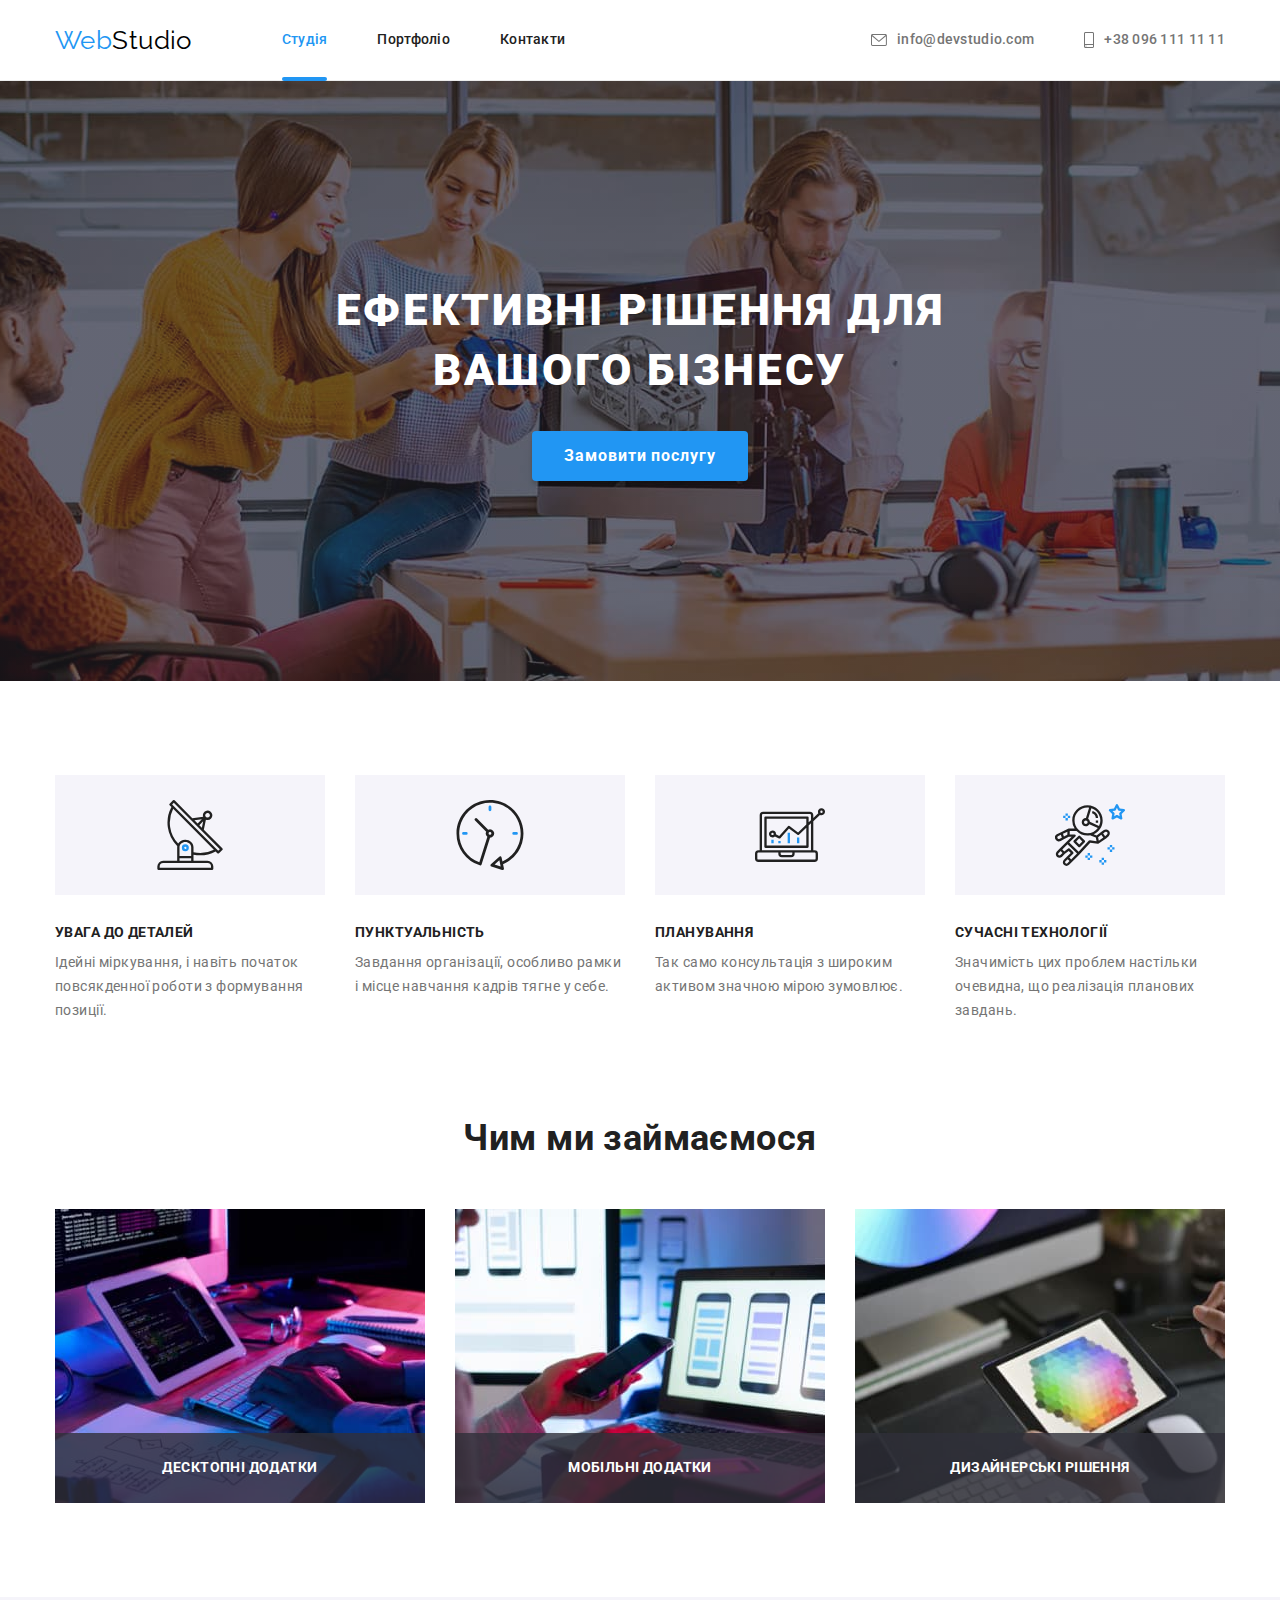
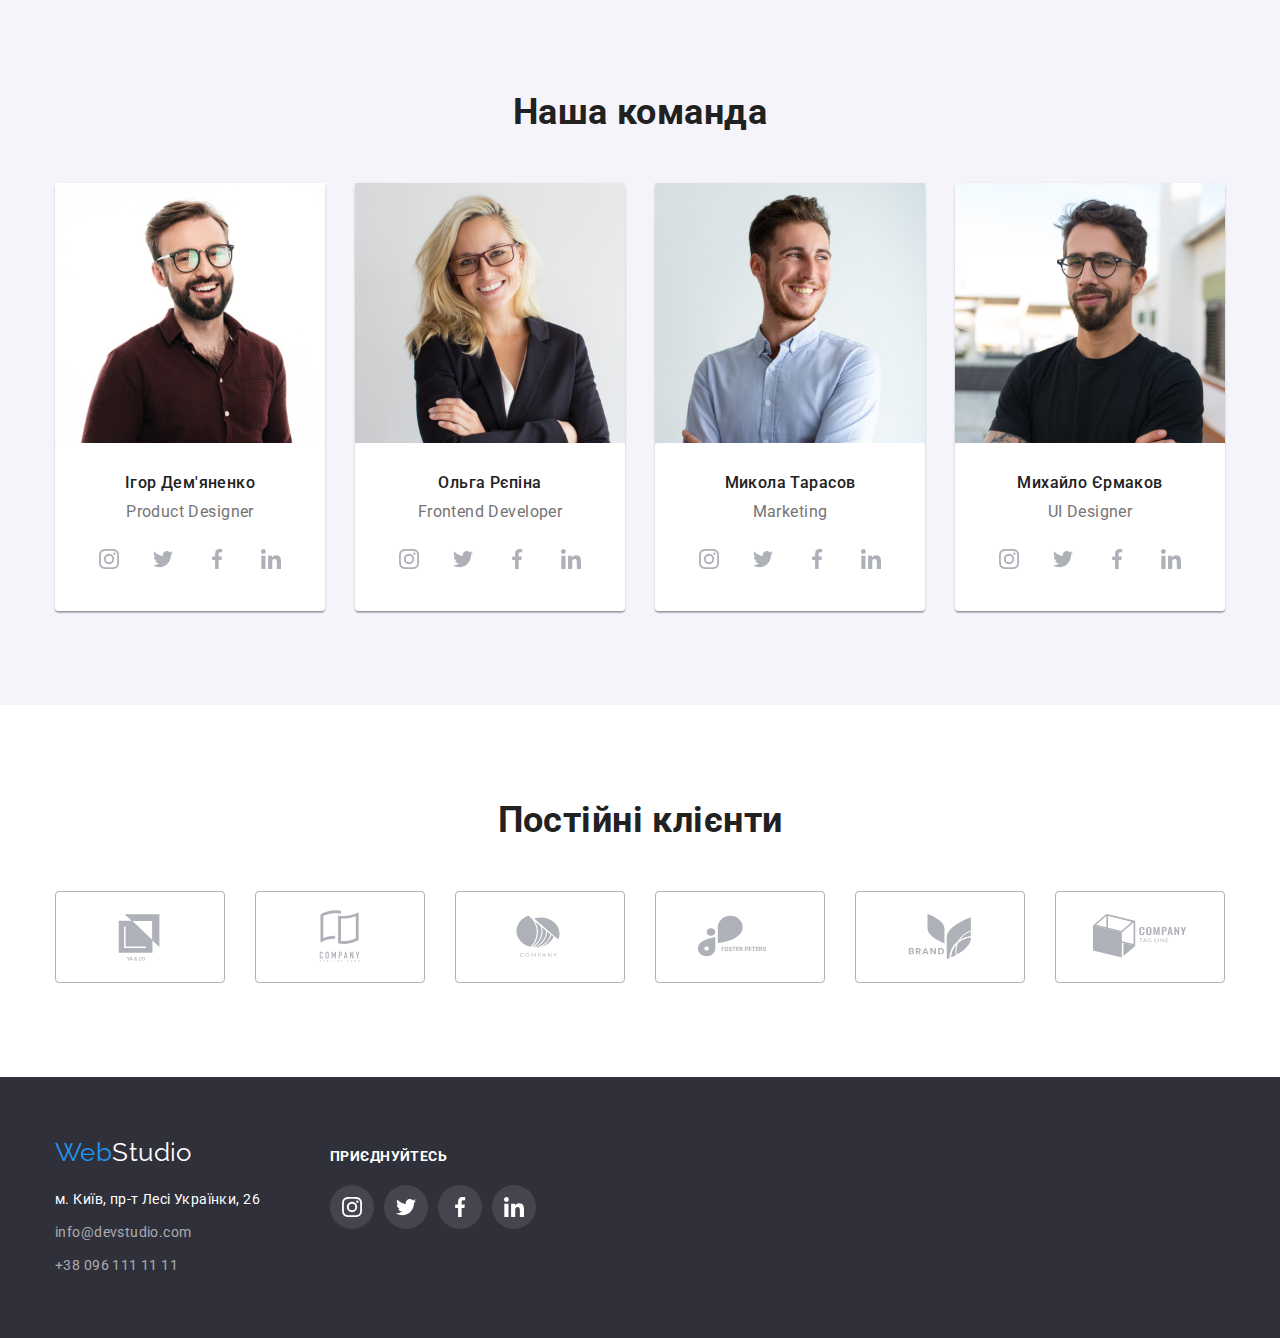
==== index.html @ d750ab9e "Initial commit" ====
<!DOCTYPE html>
<html lang="uk">
	<head>
		<meta charset="UTF-8" />
		<meta http-equiv="X-UA-Compatible" content="IE=edge" />
		<meta name="viewport" content="width=device-width, initial-scale=1.0" />
		<title>Студія</title>
		<link rel="preconnect" href="https://fonts.googleapis.com" />
		<link rel="preconnect" href="https://fonts.gstatic.com" crossorigin />
		<link
			href="https://fonts.googleapis.com/css2?family=Raleway:wght@700&family=Roboto:wght@400;500;700;900&display=swap"
			rel="stylesheet"
		/>
		<link
			rel="stylesheet"
			href="https://cdnjs.cloudflare.com/ajax/libs/modern-normalize/1.1.0/modern-normalize.min.css"
		/>
		<link rel="stylesheet" href="./css/styles.css" />
	</head>
	<body>
		<header class="head-sect">
			<div class="container head-nav"
				><nav class="nav-container">
					<a href="./index.html" lang="en" class="logo"><span class="logo-accent">Web</span>Studio</a>
					<ul class="list nav-list">
						<li class="nav-item"><a href="./index.html" class="link nav-link current">Студія</a></li>
						<li class="nav-item"><a href="./portfolio.html" class="link nav-link">Портфоліо</a></li>
						<li class="nav-item"><a href="" class="link nav-link">Контакти</a></li>
					</ul>
				</nav>
				<ul class="list nav-container">
					<li class="nav-item"
						><a href="mailto:info@devstudio.com" class="link nav-link contact-link"
							><svg width="16px" height="12px" class="contact-icon">
								<use href="./images/symbol-defs.svg#icon-envelope"></use>
							</svg>
							info@devstudio.com</a
						></li
					>
					<li class="nav-item"
						><a href="tel:+380961111111" class="link nav-link contact-link">
							<svg width="10px" height="16px" class="contact-icon">
							<use href="./images/symbol-defs.svg#icon-smartphone""></use></svg
							>+38 096 111 11 11</a
						></li
					>
				</ul>
			</div>
		</header>
		<main>
			<!-- Hero section -->
			<section class="hero-sect hero-bg">
				<h1 class="hero-header">Ефективні рішення для вашого бізнесу</h1>
				<button class="basic-button hero-button" type="button" data-modal-open>Замовити послугу</button>
			</section>
			<!-- Qualities -->
			<section class="section-qual">
				<div class="container">
					<h2 class="visually-hidden">Особливості</h2>
					<ul class="list qualities-list">
						<li class="qualities-item">
							<div class="qualities-thumb"><svg width="70px" height="70px" class="qyualities-icon">
								<use href="./images/symbol-defs.svg#icon-antenna"></use>
							</svg>
					</div>
							<h3 class="quality-header">УВАГА ДО ДЕТАЛЕЙ</h3>
							<p>Ідейні міркування, і навіть початок повсякденної роботи з формування позиції.</p>
						</li>
						<li class="qualities-item">
							<div class="qualities-thumb"><svg width="70px" height="70px" class="qyualities-icon">
								<use href="./images/symbol-defs.svg#icon-clock"></use>
							</svg>
					</div>
							<h3 class="quality-header">ПУНКТУАЛЬНІСТЬ</h3>
							<p>Завдання організації, особливо рамки і місце навчання кадрів тягне у себе.</p>
						</li>
						<li class="qualities-item">
							<div class="qualities-thumb"><svg width="70px" height="70px" class="qyualities-icon">
								<use href="./images/symbol-defs.svg#icon-diagram"></use>
							</svg>
					</div>
							<h3 class="quality-header">ПЛАНУВАННЯ</h3>
							<p>Так само консультація з широким активом значною мірою зумовлює.</p>
						</li>
						<li class="qualities-item">
							<div class="qualities-thumb"><svg width="70px" height="70px" class="qyualities-icon">
								<use href="./images/symbol-defs.svg#icon-astronaut"></use>
							</svg>
					</div>
							<h3 class="quality-header">СУЧАСНІ ТЕХНОЛОГІЇ</h3>
							<p>Значимість цих проблем настільки очевидна, що реалізація планових завдань.</p>
						</li>
					</ul>
				</div>
			</section>
			<!-- What we do -->
			<section class="section">
				<div class="container">
					<h2 class="main-header">Чим ми займаємося</h2>
					<ul class="list works-list">
						<li class="work-item"><img src="./images/img-1.jpg" alt="розробка коду" width="370" height="294" />
							<p class="works-text">Десктопні додатки</p></li>
						<li class="work-item"><img src="./images/img-2.jpg" alt="мобільні додатки" width="370" height="294" />
							<p class="works-text">Мобільні додатки</p></li>
						<li class="work-item"><img src="./images/img-3.jpg" alt="оформлення" width="370" height="294" />
							<p class="works-text">Дизайнерські рішення</p></li>
					</ul>
				</div>
			</section>
			<!-- Our team -->
			<section class="section team-section">
				<div class="container">
					<h2 class="main-header">Наша команда</h2>
					<ul class="list team-list">
						<li class="team-item">
							<img src="./images/member-1.jpg" alt="Ігор Дем'яненко" width="270" height="260" />
							<div class="team-descr">
								<h3 class="names">Ігор Дем'яненко</h3>
								<p lang="en" class="speciality">Product Designer</p>
								<ul class="list social-list">
									<li class="social-item"><a href="" class="link social-link"><svg width="20px" height="20px" class="social-icon">
								<use href="./images/symbol-defs.svg#icon-instagram"></use></svg
							></a></li>
									<li class="social-item"><a href="" class="link social-link"><svg width="20px" height="20px" class="social-icon">
								<use href="./images/symbol-defs.svg#icon-twitter"></use></svg
							></a></li>
									<li class="social-item"><a href="" class="link social-link"><svg width="20px" height="20px" class="social-icon">
								<use href="./images/symbol-defs.svg#icon-facebook"></use></svg
							></a></li>
									<li class="social-item"><a href="" class="link social-link"><svg width="20px" height="20px" class="social-icon">
								<use href="./images/symbol-defs.svg#icon-linkedin"></use></svg
							></a></li>
								</ul>
							</div>
						</li>
						<li class="team-item">
							<img src="./images/member-2.jpg" alt="Ольга Рєпіна" width="270" height="260" />
							<div class="team-descr"
								><h3 class="names">Ольга Рєпіна</h3> <p lang="en" class="speciality">Frontend Developer</p><ul class="list social-list">
									<li class="social-item"><a href="" class="link social-link"><svg width="20px" height="20px" class="social-icon">
								<use href="./images/symbol-defs.svg#icon-instagram"></use></svg
							></a></li>
									<li class="social-item"><a href="" class="link social-link"><svg width="20px" height="20px" class="social-icon">
								<use href="./images/symbol-defs.svg#icon-twitter"></use></svg
							></a></li>
									<li class="social-item"><a href="" class="link social-link"><svg width="20px" height="20px" class="social-icon">
								<use href="./images/symbol-defs.svg#icon-facebook"></use></svg
							></a></li>
									<li class="social-item"><a href="" class="link social-link"><svg width="20px" height="20px" class="social-icon">
								<use href="./images/symbol-defs.svg#icon-linkedin"></use></svg
							></a></li>
								</ul></div
							>
						</li>
						<li class="team-item">
							<img src="./images/member-3.jpg" alt="Микола Тарасов" width="270" height="260" />
							<div class="team-descr"
								><h3 class="names">Микола Тарасов</h3> <p lang="en" class="speciality">Marketing</p><ul class="list social-list">
									<li class="social-item"><a href="" class="link social-link"><svg width="20px" height="20px" class="social-icon">
								<use href="./images/symbol-defs.svg#icon-instagram"></use></svg
							></a></li>
									<li class="social-item"><a href="" class="link social-link"><svg width="20px" height="20px" class="social-icon">
								<use href="./images/symbol-defs.svg#icon-twitter"></use></svg
							></a></li>
									<li class="social-item"><a href="" class="link social-link"><svg width="20px" height="20px" class="social-icon">
								<use href="./images/symbol-defs.svg#icon-facebook"></use></svg
							></a></li>
									<li class="social-item"><a href="" class="link social-link"><svg width="20px" height="20px" class="social-icon">
								<use href="./images/symbol-defs.svg#icon-linkedin"></use></svg
							></a></li>
								</ul></div
							>
						</li>
						<li class="team-item">
							<img src="./images/member-4.jpg" alt="Михайло Єрмаков" width="270" height="260" />
							<div class="team-descr"
								><h3 class="names">Михайло Єрмаков</h3> <p lang="en" class="speciality">UI Designer</p><ul class="list social-list">
									<li class="social-item"><a href="" class="link social-link"><svg width="20px" height="20px" class="social-icon">
								<use href="./images/symbol-defs.svg#icon-instagram"></use></svg
							></a></li>
									<li class="social-item"><a href="" class="link social-link"><svg width="20px" height="20px" class="social-icon">
								<use href="./images/symbol-defs.svg#icon-twitter"></use></svg
							></a></li>
									<li class="social-item"><a href="" class="link social-link"><svg width="20px" height="20px" class="social-icon">
								<use href="./images/symbol-defs.svg#icon-facebook"></use></svg
							></a></li>
									<li class="social-item"><a href="" class="link social-link"><svg width="20px" height="20px" class="social-icon">
								<use href="./images/symbol-defs.svg#icon-linkedin"></use></svg
							></a></li>
								</ul></div
							>
						</li>
					</ul>
				</div>
			</section>
			<!-- Clients -->
			<section class="section">
			<div class="container">
				<h2 class="main-header">Постійні клієнти</h2>
				<ul class="list client-list">
					<li class="client-item"><a href="" class="link client-link"><svg width="106px" height="60px" class="">
								<use href="./images/symbol-defs.svg#icon-client-1"></use></svg
							></a></li>
					<li class="client-item"><a href="" class="link client-link"><svg width="106px" height="60px" class="">
								<use href="./images/symbol-defs.svg#icon-client-2"></use></svg
							></a></li>
					<li class="client-item"><a href="" class="link client-link"><svg width="106px" height="60px" class="">
								<use href="./images/symbol-defs.svg#icon-client-3"></use></svg
							></a></li>
					<li class="client-item"><a href="" class="link client-link"><svg width="106px" height="60px" class="">
								<use href="./images/symbol-defs.svg#icon-client-4"></use></svg
							></a></li>
					<li class="client-item"><a href="" class="link client-link"><svg width="106px" height="60px" class="">
								<use href="./images/symbol-defs.svg#icon-client-5"></use></svg
							></a></li>
					<li class="client-item"><a href="" class="link client-link"><svg width="106px" height="60px" class="">
								<use href="./images/symbol-defs.svg#icon-client-6"></use></svg
							></a></li>
				</ul>
			</div>
			</section>
		</main>
		<footer class="footer">
			<div class="container">
				<div class="footer-cont">
					<div>
					<a href="./index.html" lang="en" class="logo logo-bot"><span class="logo-accent">Web</span>Studio</a>
					<address class="address">
					<ul class="list">
							<li class="foot-item">
							<a
								href="https://goo.gl/maps/7gZieauw5EvDryMb9"
								target="_blank"
								rel="noreferrer noopener"
								class="link map-link"
								>м. Київ, пр-т Лесі Українки, 26</a
							>
						</li>
						<li class="foot-item"><a href="mailto:info@devstudio.com" class="link foot-link">info@devstudio.com</a></li>
						<li class="foot-item"><a href="tel:+380961111111" class="link foot-link">+38 096 111 11 11</a></li>
					</ul>
				</address>
					</div>
					<div class="social-cont">
						<strong class="social-call">приєднуйтесь</strong>
						<ul class="list social-list">
							<li class="social-item"><a href="" class="link social-link footer-social"><svg width="20px" height="20px" class="social-icon">
								<use href="./images/symbol-defs.svg#icon-instagram"></use></svg
							></a></li>
							<li class="social-item"><a href="" class="link social-link footer-social"><svg width="20px" height="20px" class="social-icon">
								<use href="./images/symbol-defs.svg#icon-twitter"></use></svg
							></a></li>
							<li class="social-item"><a href="" class="link social-link footer-social"><svg width="20px" height="20px" class="social-icon">
								<use href="./images/symbol-defs.svg#icon-facebook"></use></svg
							></a></li>
							<li class="social-item"><a href="" class="link social-link footer-social"><svg width="20px" height="20px" class="social-icon">
								<use href="./images/symbol-defs.svg#icon-linkedin"></use></svg
							></a></li>
						</ul>
					</div>
				</div>
			</div>
		</footer>
		<!-- Modal -->
		<div class="backdrop is-hidden" data-modal>
			<div class="modal"><button type="button" class="close-button" data-modal-close>
				<svg width="18px" height="18px">
			<use href="./images/symbol-defs.svg#icon-close"></use></svg>
		</button></div>
		</div>
		<script src="./js/modal.js"></script>
	</body>
</html>
---- css/styles.css ----
:root {
	--main-color: #757575;
	--accent-color: #2196f3;
	--header-color: #212121;
	--active-button: #188ce8;
	--secondary-logo-color: #000000;
	--secondary-color: #ffffff;
	--main-background-color: #ffffff;
	--secondary-background-color: #2f303a;
	--footer-links: rgba(255, 255, 255, 0.6);
	--filter-bg: #f5f4fa;
	--card-set-gap: 30px;
	--icon-color: #AFB1B8;
}
/* global rules */
body {
	font-family: "Roboto", sans-serif;
	font-size: 14px;
	line-height: 1.71;
	letter-spacing: 0.03em;
	color: var(--main-color);
	background-color: var(--main-background-color);
}
h1, h2, h3, h5, h5, h6 {
	margin: 0;
}
button {
	padding: 0;
}
img {
	display: block;
	max-width: 100%;
}
.list p {
	margin: 0;
}
.visually-hidden {
	position: absolute;
	width: 1px;
	height: 1px;
	margin: -1px;
	border: 0;
	padding: 0;

	white-space: nowrap;
	clip-path: inset(100%);
	clip: rect(0 0 0 0);
	overflow: hidden;
}
.list {
	list-style: none;
	padding: 0;
	margin: 0;
}
.link {
	text-decoration: none;
	color: inherit;
}
.container {
	width: 1200px;
	padding-left: 15px;
	padding-right: 15px;
	margin-left: auto;
	margin-right: auto;
	/* outline: 1px solid purple; */
}
.section {
	padding-top: 94px;
	padding-bottom: 94px;
	/* outline: 1px solid yellowgreen; */
}
/* header */
.head-sect {
	border-bottom: 1px solid #ECECEC;
}
.head-nav {
	display: flex;
	justify-content: space-between;
	align-items: center;

}
/* Logo */
.logo {
	font-family: "Raleway", sans-serif;
	font-size: 26px;
	line-height: 1.19;
	text-decoration: none;

	color: var(--secondary-logo-color);
}
.logo-accent {
	color: var(--accent-color);
}
/* navigation */
.nav-container {
	display: flex;
	align-items: center;

	/* outline: 1px solid red; */
}
.nav-list {
	display: flex;
	align-items: center;
	margin-left: 90px;

	/* outline: 1px solid red; */
}

.nav-item {
	position: relative;
	margin-left: 50px;
}
.nav-item:first-child {
	margin-left: 0;
}

.nav-link {
	display: block;
	padding: 32px 0;
	
	font-weight: 500;
	font-size: 14px;
	line-height: 1.14;
	letter-spacing: 0.02em;
	color: var(--header-color);
	transition: color 250ms cubic-bezier(0.4, 0, 0.2, 1);

	/* outline: 1px solid greenyellow; */
}

.current {
	color: var(--accent-color);
}
.nav-link:hover,
.nav-link:focus {
	color: var(--accent-color);
}

.current::after {
	content: '';
	position: absolute;
	bottom: -1px;
	display: block;
	background: var(--accent-color);
	width: 100%;
	height: 4px;
	border-radius: 2px;
}

.contact-link {
	display: flex;
	align-items: center;
	color: var(--main-color);
}

.contact-icon {
	fill: currentColor;
	margin-right: 10px;
}



/* hero */
.hero-sect {
	padding: 200px 0;
	background-color: var(--secondary-background-color);
	text-align: center;
}
.hero-bg {
	height: 600px;
	max-width: 1600px;
	margin-left: auto;
	margin-right: auto;
	background-image: linear-gradient(rgba(47, 48, 58, 0.4),
	rgba(47, 48, 58, 0.4)),
	url(../images/hero-bg.jpg);
	background-size: cover;
	background-repeat: no-repeat;
	background-position: center;
}

.hero-header {
	width: 700px;
	margin-bottom: 30px;
	margin-right: auto;
	margin-left: auto;

	font-weight: 900;
	font-size: 44px;
	line-height: 1.36;
	letter-spacing: 0.06em;
	text-transform: uppercase;

	color: var(--secondary-color);
}
.basic-button {
	border: 0px;
	display: inline-block;
	cursor: pointer;
}

.hero-button {
	min-width: 216px;
	border-radius: 4px;
	padding: 10px;


	font-family: inherit;
	font-weight: 700;
	font-size: 16px;
	line-height: 1.88;
	letter-spacing: 0.06em;

	color: var(--secondary-color);
	background-color: var(--accent-color);
	box-shadow: 0px 4px 4px rgba(0, 0, 0, 0.15);

	transition: background-color 250ms cubic-bezier(0.4, 0, 0.2, 1);
}
.hero-button:hover,
.hero-button:focus {
	background-color: var(--active-button);
}
/* Qualities */
.section-qual {
	padding-top: 94px;
}

.qualities-thumb {
	display: flex;
	justify-content: center;
	align-items: center;
	background-color: var(--filter-bg);
	width: 270px;
	height: 120px;
	margin-bottom: 30px;
}

.quality-header {
	margin-bottom: 10px;
	font-size: 14px;
	line-height: 1.14;
	letter-spacing: 0.03em;
	text-transform: uppercase;

	color: var(--header-color);

}
.qualities-list {
display: flex;

}

.qualities-item {
	flex-basis: calc((100%-90px) / 4);
	margin-left: 30px;
	/* outline: 1px solid teal; */
}
.qualities-item:first-child {
	margin-left: 0;
}

/* What we do */
.main-header {
	margin-bottom: 50px;
	font-size: 36px;
	line-height: 1.17;
	text-align: center;

	color: var(--header-color);
}
.works-list {
	display: flex;
	/* outline: 1px dashed red; */
	margin-left: -30px;
}
.work-item {
	position: relative;
	flex-basis: calc((100% / 3) -30px);
	margin-left: 30px;
}

.works-text {
	position: absolute;
	bottom: 0;
	display: flex;
	justify-content: center;
	align-items: center;
	width: 100%;
	height: 70px;

	background: rgba(47, 48, 58, 0.8);

	font-weight: 700;
	line-height: 1.14;
	text-align: center;
	text-transform: uppercase;
	
	color: var(--secondary-color);
}

/* Our team */
.team-section {
	background-color: var(--filter-bg);
}

.team-list {
	display: flex;
	/* outline: 1px dashed red; */
}
.team-item {
	flex-basis: calc((100% - 90px) / 4);
	margin-left: 30px;
	box-shadow: 0px 1px 3px rgba(0, 0, 0, 0.12), 
	0px 1px 1px rgba(0, 0, 0, 0.14), 
	0px 2px 1px rgba(0, 0, 0, 0.2);
	border-radius: 4px;

	/* outline: 1px dashed yellowgreen; */
}
.team-item:first-child {
	margin-left: 0;
}

.team-descr {
	padding: 30px 0;
	background-color:var(--main-background-color);
	border-radius: 4px;
}

.names {
	margin-bottom: 10px;
	font-weight: 500;
	font-size: 16px;
	line-height: 1.19;
	text-align: center;

	color: var(--header-color);
}
.speciality {
	font-size: 16px;
	line-height: 1.19;
	text-align: center;
}

.social-list {
	display: flex;
	justify-content: center;
	margin-top: 16px;
	/* outline: 1px solid red; */
}

.social-item:not(:first-child) {
	margin-left: 10px;

}

.social-link {
	display: flex;
	justify-content: center;
	align-items: center;
	width: 44px;
	height: 44px;
	fill: var(--icon-color);
	border-radius: 50%;

	transition: background-color 250ms cubic-bezier(0.4, 0, 0.2, 1), 
	fill 250ms cubic-bezier(0.4, 0, 0.2, 1);
}

.social-link:hover,
.social-link:focus {
	background-color: var(--accent-color);
	fill: var(--secondary-color);
}

/* Clients */
.client-list {
	display: flex;
	justify-content: center;
}

.client-item:not(:first-child) {
	margin-left: 30px;
}
.client-link {
	display: flex;
	justify-content: center;
	align-items: center;
	width: 170px;
	height: 92px;
	fill: var(--icon-color);
	border: 1px solid var(--icon-color);
	border-radius: 4px;

	transition: fill 250ms cubic-bezier(0.4, 0, 0.2, 1), 
	border-color 250ms cubic-bezier(0.4, 0, 0.2, 1);
}

.client-link:hover,
.client-link:focus {
	fill: var(--accent-color);
	border-color: var(--accent-color);
}



/* Footer */
.footer {
	padding: 60px 0;
	background-color: var(--secondary-background-color);
}
.footer-cont {
	display: flex;
	align-items: baseline;
}


.logo-bot {
	display: block;
	margin-bottom: 20px;
	color: var(--secondary-color);
}
.address {
	font-style: normal;
}
.map-link {
	color: var(--secondary-color);
	transition: color 250ms cubic-bezier(0.4, 0, 0.2, 1);
}
.map-link:hover,
.map-link:focus {
	color: var(--accent-color);
}

.foot-link {
	color: var(--footer-links);
	transition: color 250ms cubic-bezier(0.4, 0, 0.2, 1);
}
.foot-link:hover,
.foot-link:focus {
	color: var(--accent-color);
}

.foot-item + .foot-item {
	margin-top: 9px;
}
.social-cont {
	margin-left: 70px;
}

.social-call {
	line-height: 1.14;
	text-transform: uppercase;
	color: var(--secondary-color);
} 

.footer-social {
	background-color: rgba(255, 255, 255, 0.1);
	fill: var(--secondary-color);
}

/* Modal */
.backdrop {
	position: fixed;
	top: 0;
	left: 0;
	width: 100%;
	height: 100%;
	background: rgba(0, 0, 0, 0.2);
	opacity: 1;
	transition: opacity 250ms cubic-bezier(0.4, 0, 0.2, 1),
	visibility 250ms cubic-bezier(0.4, 0, 0.2, 1);
}
.backdrop.is-hidden {
	opacity: 0;
	pointer-events: none;
	visibility: hidden;
}

.backdrop.is-hidden .modal {
	transform: translate(-50%, -50%) scale(0.5);
}


.modal {
	position: absolute;
	top: 50%;
	left: 50%;
	min-height: 580px;
	min-width: 530px;
	background-color: var(--secondary-color);
	box-shadow: 0px 1px 3px rgba(0, 0, 0, 0.12), 0px 1px 1px rgba(0, 0, 0, 0.14), 0px 2px 1px rgba(0, 0, 0, 0.2);
	border-radius: 4px;
	transform: translate(-50%, -50%) scale(1);
	transition: transform 250ms cubic-bezier(0.4, 0, 0.2, 1),
	box-shadow 250ms cubic-bezier(0.4, 0, 0.2, 1);
}

.close-button {
	position: absolute;
	top: 8px;
	right: 8px;
	display: flex;
	align-items: center;
	justify-content: center;
	width: 30px;
	height: 30px;
	cursor: pointer;
	border-radius: 50%;
	background: #FFFFFF;
	border: 1px solid rgba(0, 0, 0, 0.1);
}

/* Portfolio */
/* Filter */
/* buttons */
.filter-button {
	padding-top: 6px;
	padding-bottom: 6px;
	padding-left: 22px;
	padding-right: 22px;
	border-radius: 4px;

	font-family: inherit;
	font-weight: 500;
	font-size: 16px;
	line-height: 1.62;
	text-align: center;
	letter-spacing: inherit;

	color: var(--header-color);
	background-color: var(--filter-bg);

	transition: color 250ms cubic-bezier(0.4, 0, 0.2, 1),
	background-color 250ms cubic-bezier(0.4, 0, 0.2, 1),
	box-shadow 250ms cubic-bezier(0.4, 0, 0.2, 1);

	/* outline: 1px solid yellowgreen; */
}
.filter-button:hover,
.filter-button:focus {
	color: var(--secondary-color);
	background-color: var(--accent-color);
	box-shadow: 0px 3px 1px rgba(0, 0, 0, 0.1), 
	0px 1px 2px rgba(0, 0, 0, 0.08), 
	0px 2px 2px rgba(0, 0, 0, 0.12);
}

.filter-list {
	display: flex;
	justify-content: center;
	padding-bottom: 16px;
	margin-bottom: 34px;
	/* outline: 1px dashed red; */
}

.filter-item:not(:first-child) {
	margin-left: 8px;
}

/* cards */
.cards-header {
	margin-bottom: 4px;
	font-size: 18px;
	line-height: 2;
	letter-spacing: 0.06em;

	color: var(--header-color);
}
.cards-desc {
	font-size: 16px;
	line-height: 1.88;
}
.cards-text {
	font-size: 16px;
	line-height: 1.88;
}


.cards-list {
	display: flex;
	flex-wrap: wrap;
	margin-left: calc(-1 * var(--card-set-gap));
	margin-top: calc(-1 * var(--card-set-gap));
	/* outline: 1px solid blue; */
}

.cards-item {
	flex-basis: calc((100% / 3) - var(--card-set-gap));
	margin-left: var(--card-set-gap);
	margin-top: var(--card-set-gap);
	/* outline: 1px solid red; */
}
.filter-link {
	display: block;

	transition: box-shadow 250ms cubic-bezier(0.4, 0, 0.2, 1);
}
.filter-link:hover,
.filter-link:focus {
	box-shadow: 0px 1px 1px rgba(0, 0, 0, 0.12), 
	0px 4px 4px rgba(0, 0, 0, 0.06), 
	1px 4px 6px rgba(0, 0, 0, 0.16);
}
.card-thumb {
	position: relative;
	overflow: hidden;
}
.card-text {
	border: 1px solid #EEEEEE;
	border-top: none;
	padding: 20px 24px;
}

.overlay-text {
	position: absolute;
	top: 0;
	left: 0;
	display: flex;
	align-items: center;

	width: 100%;
	height: 100%;
	padding: 24px;

	font-size: 18px;
	line-height: 1.56;
	letter-spacing: 0.03em;

	color: var(--secondary-color);
	background: rgba(33, 150, 243, 0.9);

	transform: translateY(100%);
	transition: transform 250ms cubic-bezier(0.4, 0, 0.2, 1);
}

.cards-item:hover .overlay-text {
	transform: translateY(0);
}
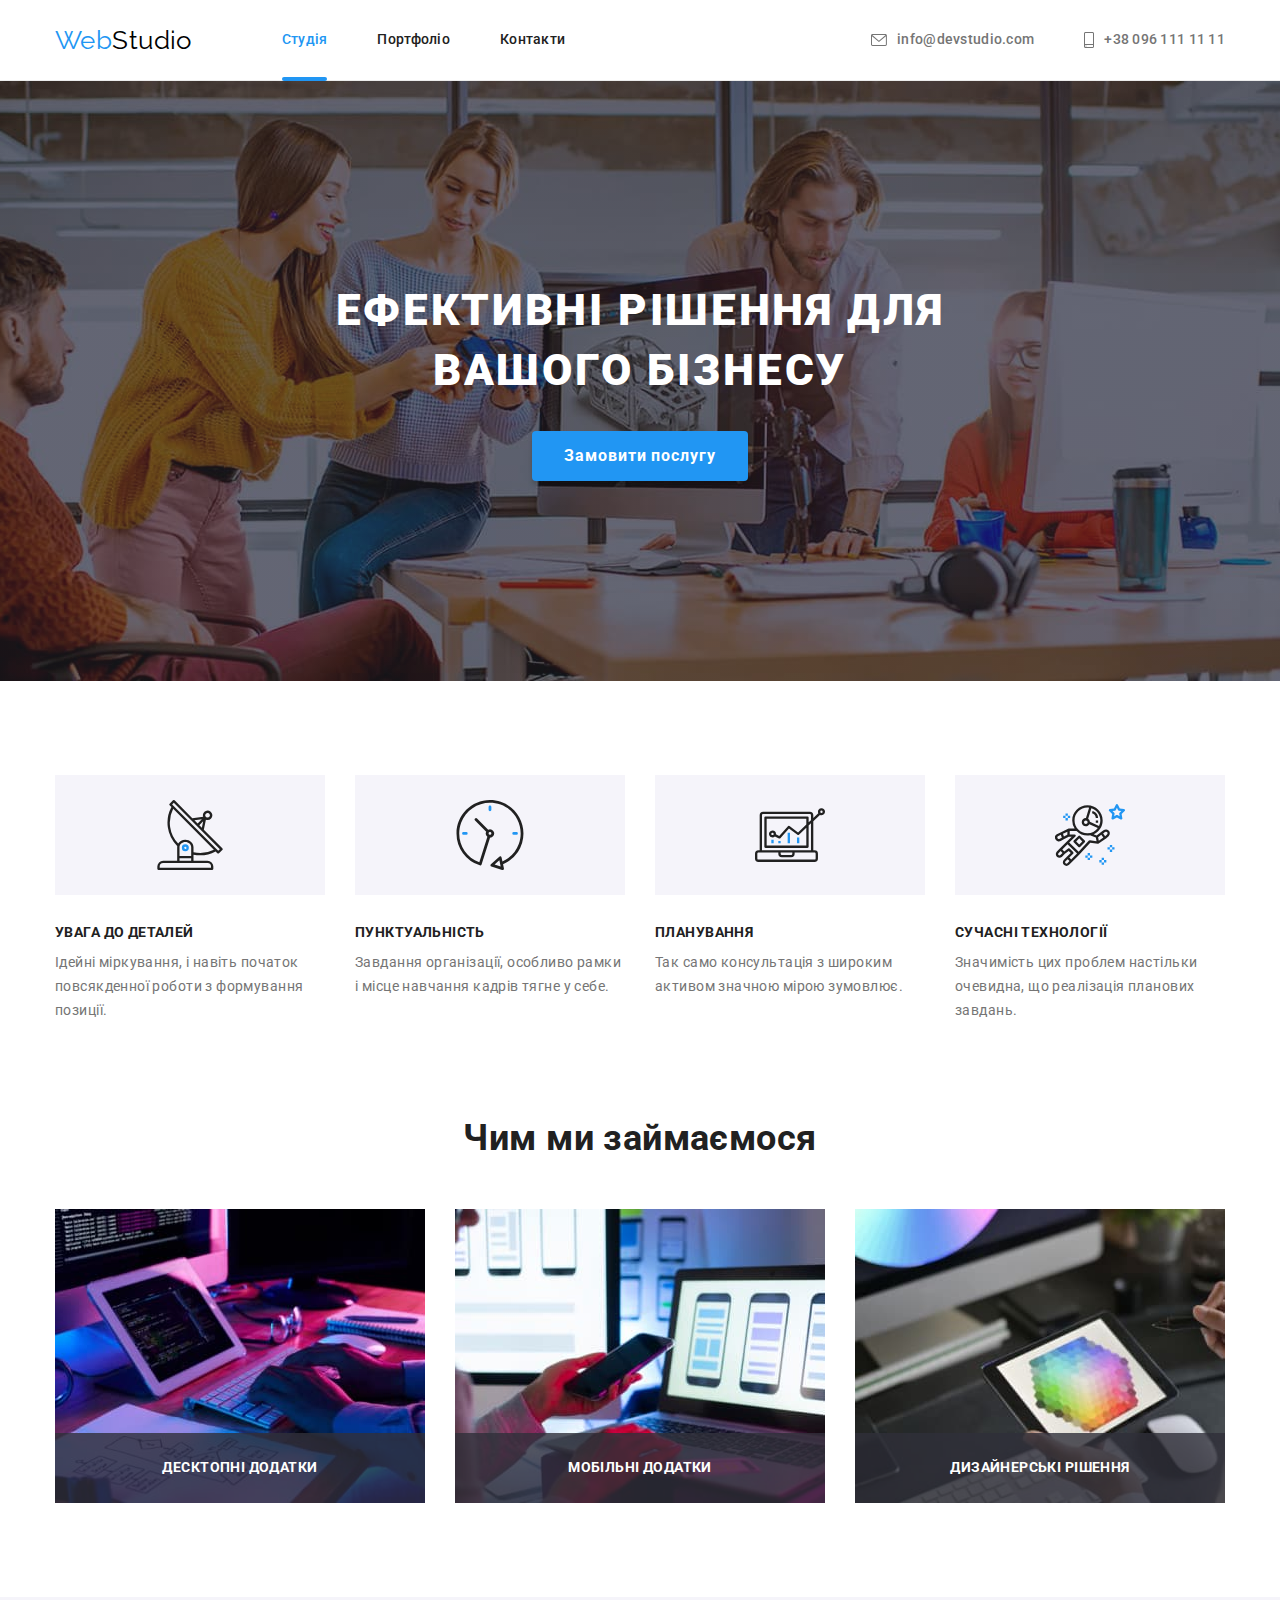
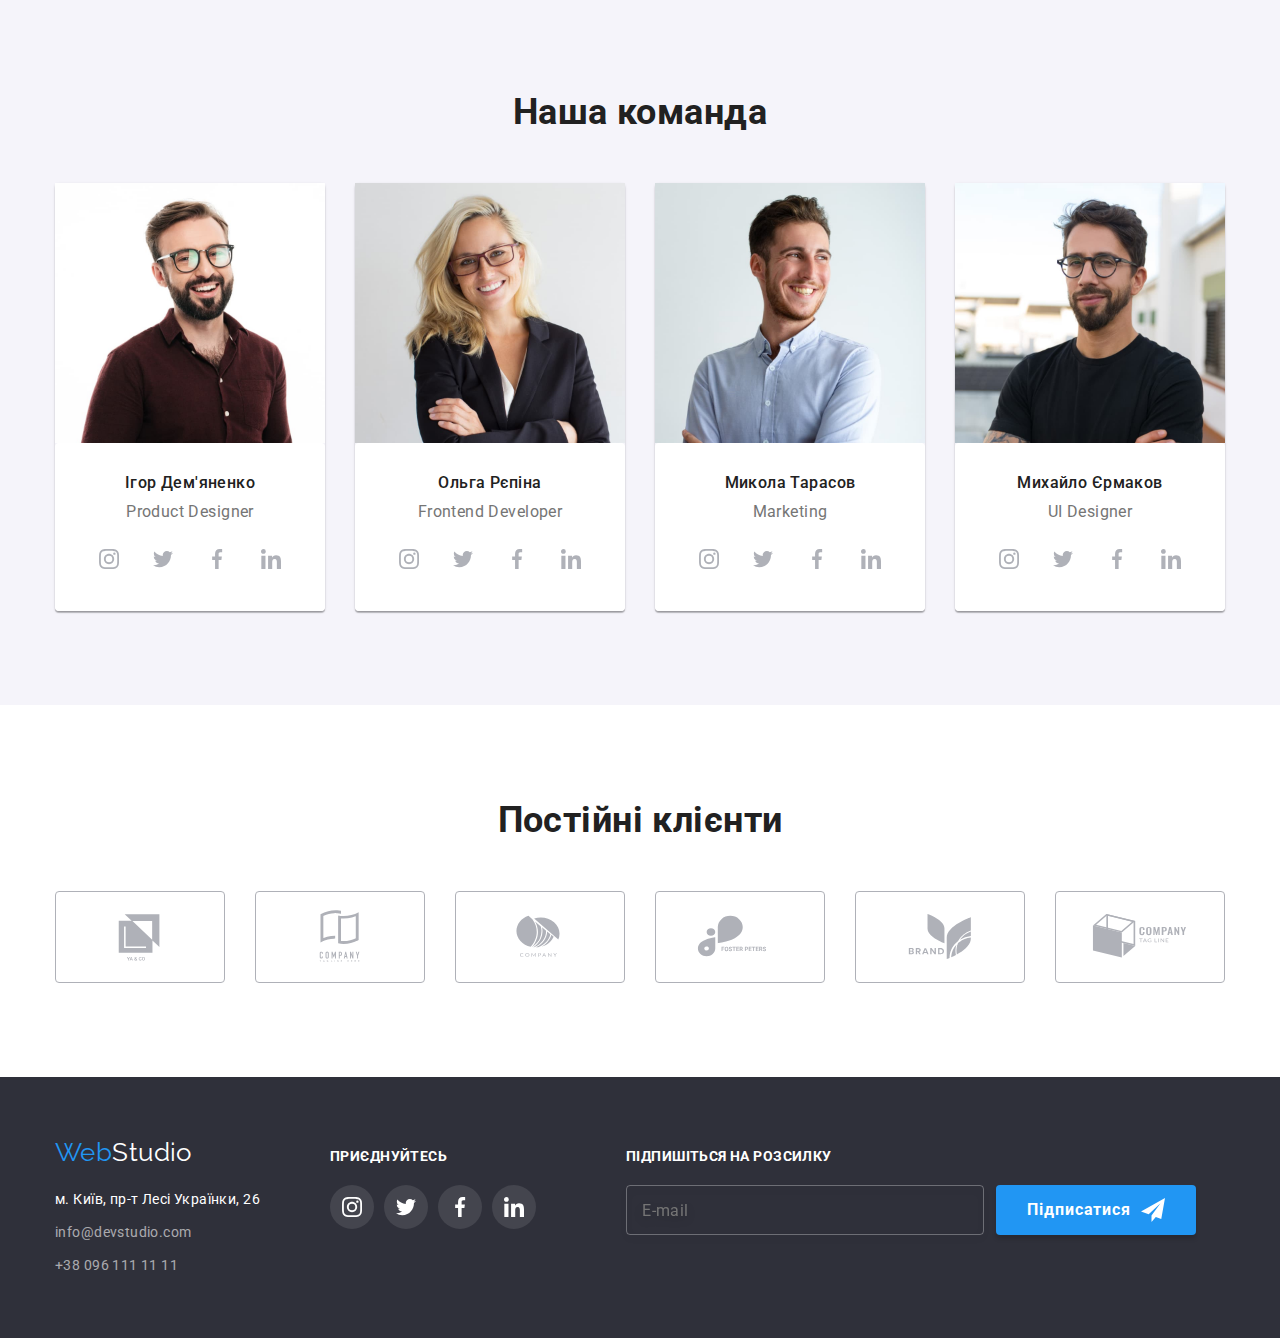
==== commit 45662b1d: "mail form" ====
--- a/index.html
+++ b/index.html
@@ -258,15 +258,26 @@
 							></a></li>
 						</ul>
 					</div>
+					<div class="">
+						<form class="footer-form">
+							<div class="footer-field"><label for="email" class="social-call send-call">Підпишіться на розсилку</label>
+							<input type="email" id="email" name="email" placeholder="E-mail"></div>
+							<button type="submit" class="basic-button subscr-but">Підписатися<svg width="24px" height="24px" class="send-icon">
+								<use href="./images/symbol-defs.svg#icon-send"></use></svg
+							></button>
+						</form>
+					</div>
 				</div>
 			</div>
 		</footer>
 		<!-- Modal -->
 		<div class="backdrop is-hidden" data-modal>
-			<div class="modal"><button type="button" class="close-button" data-modal-close>
+			<div class="modal"><button type="button" class="basic-button close-button" data-modal-close>
 				<svg width="18px" height="18px">
 			<use href="./images/symbol-defs.svg#icon-close"></use></svg>
-		</button></div>
+		</button>
+		
+			</div>
 		</div>
 		<script src="./js/modal.js"></script>
 	</body>
--- a/css/styles.css
+++ b/css/styles.css
@@ -204,7 +204,6 @@
 	border-radius: 4px;
 	padding: 10px;
 
-
 	font-family: inherit;
 	font-weight: 700;
 	font-size: 16px;
@@ -458,6 +457,68 @@
 .footer-social {
 	background-color: rgba(255, 255, 255, 0.1);
 	fill: var(--secondary-color);
+}
+.footer-form {
+	display: flex;
+	align-items: flex-end;
+	width: 570px;
+	margin-left: 90px;
+}
+
+.footer-field {
+	display: flex;
+	flex-direction: column;
+
+}
+.footer-field input {
+	width: 358px;
+	height: 50px;
+	margin: 0;
+	padding: 0 15px;
+	border-radius: 4px;
+	background-color: transparent;
+	border: 1px solid rgba(255, 255, 255, 0.3);
+	filter: drop-shadow(0px 4px 4px rgba(0, 0, 0, 0.15));
+	font-size: 16px;
+	line-height: 1.25;
+	letter-spacing: 0.03em;
+	color: var(--secondary-color);
+}
+.footer-field label {
+	margin-bottom: 20px;
+}
+
+.send-call {
+	font-weight: 700;
+}
+.subscr-but {
+	display: flex;
+	justify-content: center;
+	align-items: center;
+	width: 200px;
+	height: 50px;
+	border-radius: 4px;
+	padding: 5px;
+	margin-left: 12px;
+
+	font-family: inherit;
+	font-weight: 700;
+	font-size: 16px;
+	line-height: 1.88;
+	letter-spacing: 0.06em;
+
+	color: var(--secondary-color);
+	background-color: var(--accent-color);
+	box-shadow: 0px 4px 4px rgba(0, 0, 0, 0.15);
+
+	transition: background-color 250ms cubic-bezier(0.4, 0, 0.2, 1);
+}
+.subscr-but:hover,
+.subscr-but:focus {
+	background-color: var(--active-button);
+}
+.send-icon {
+	margin-left: 10px;
 }
 
 /* Modal */
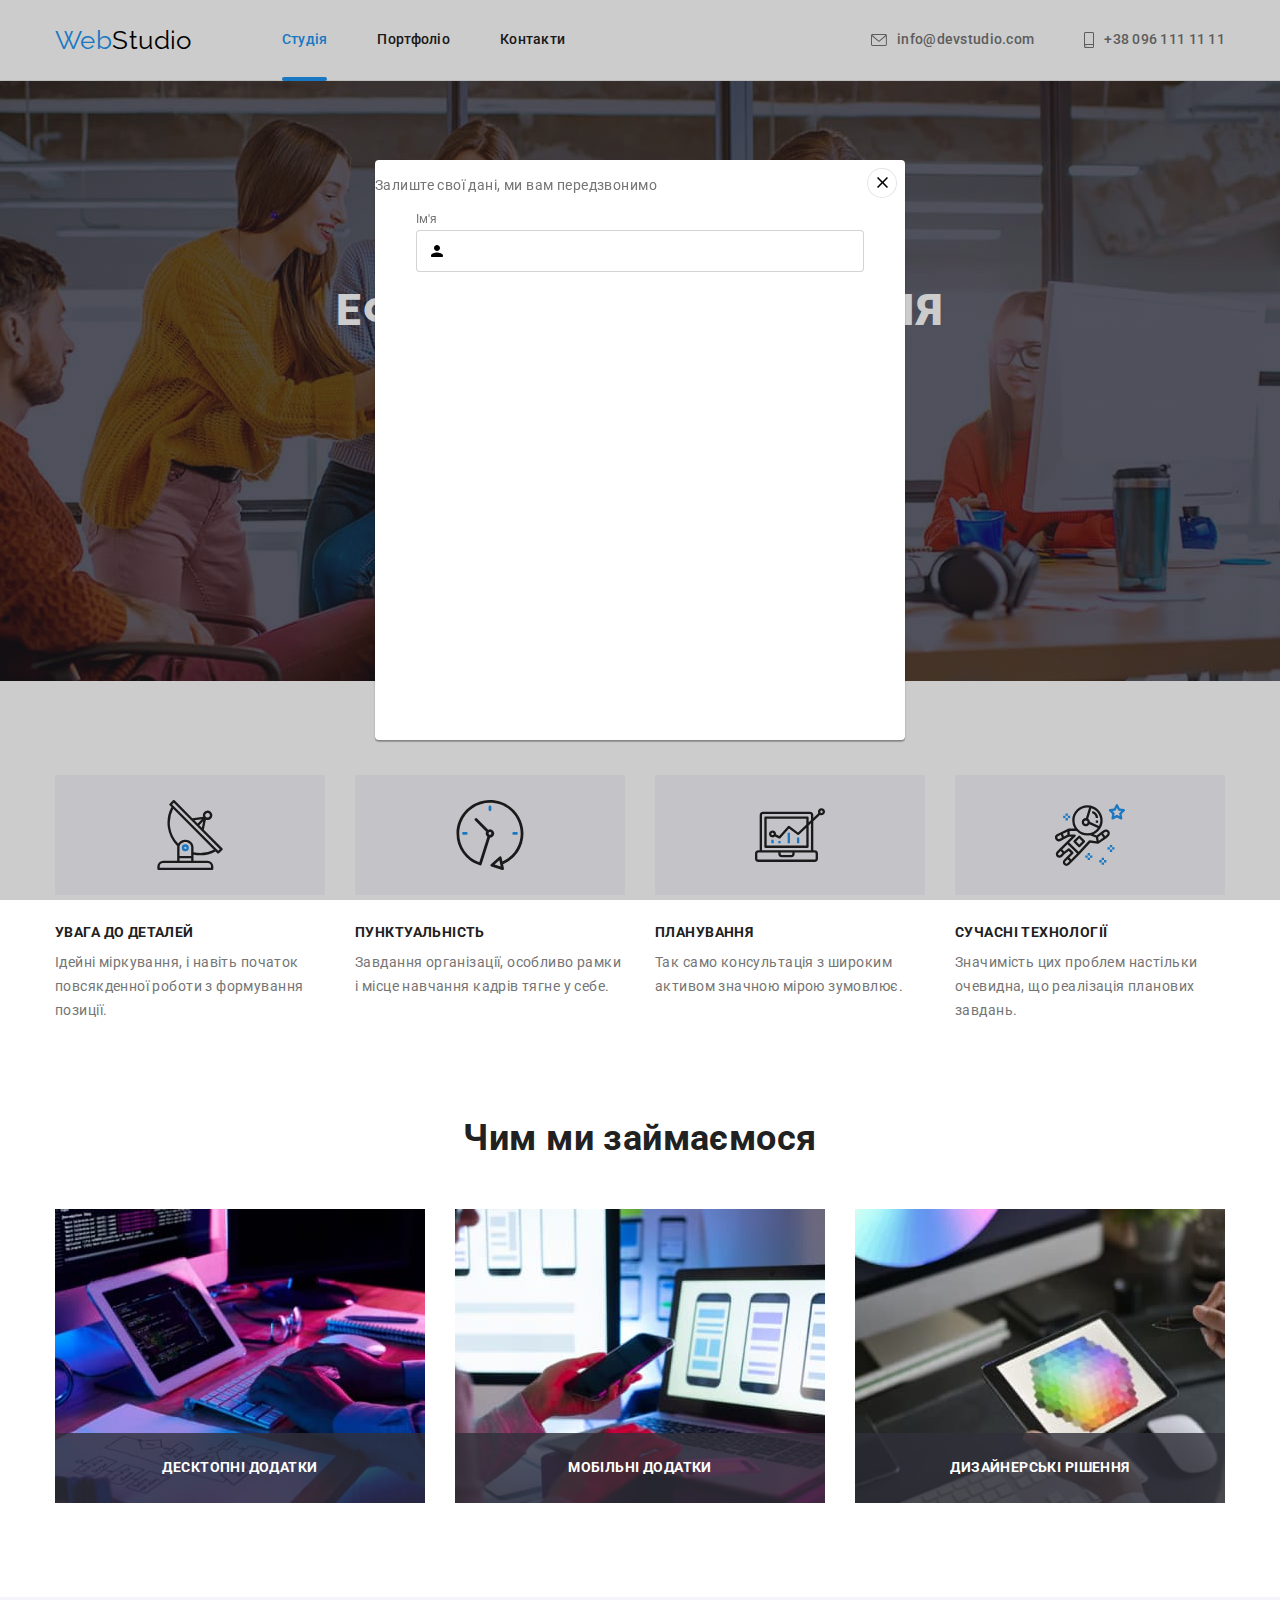
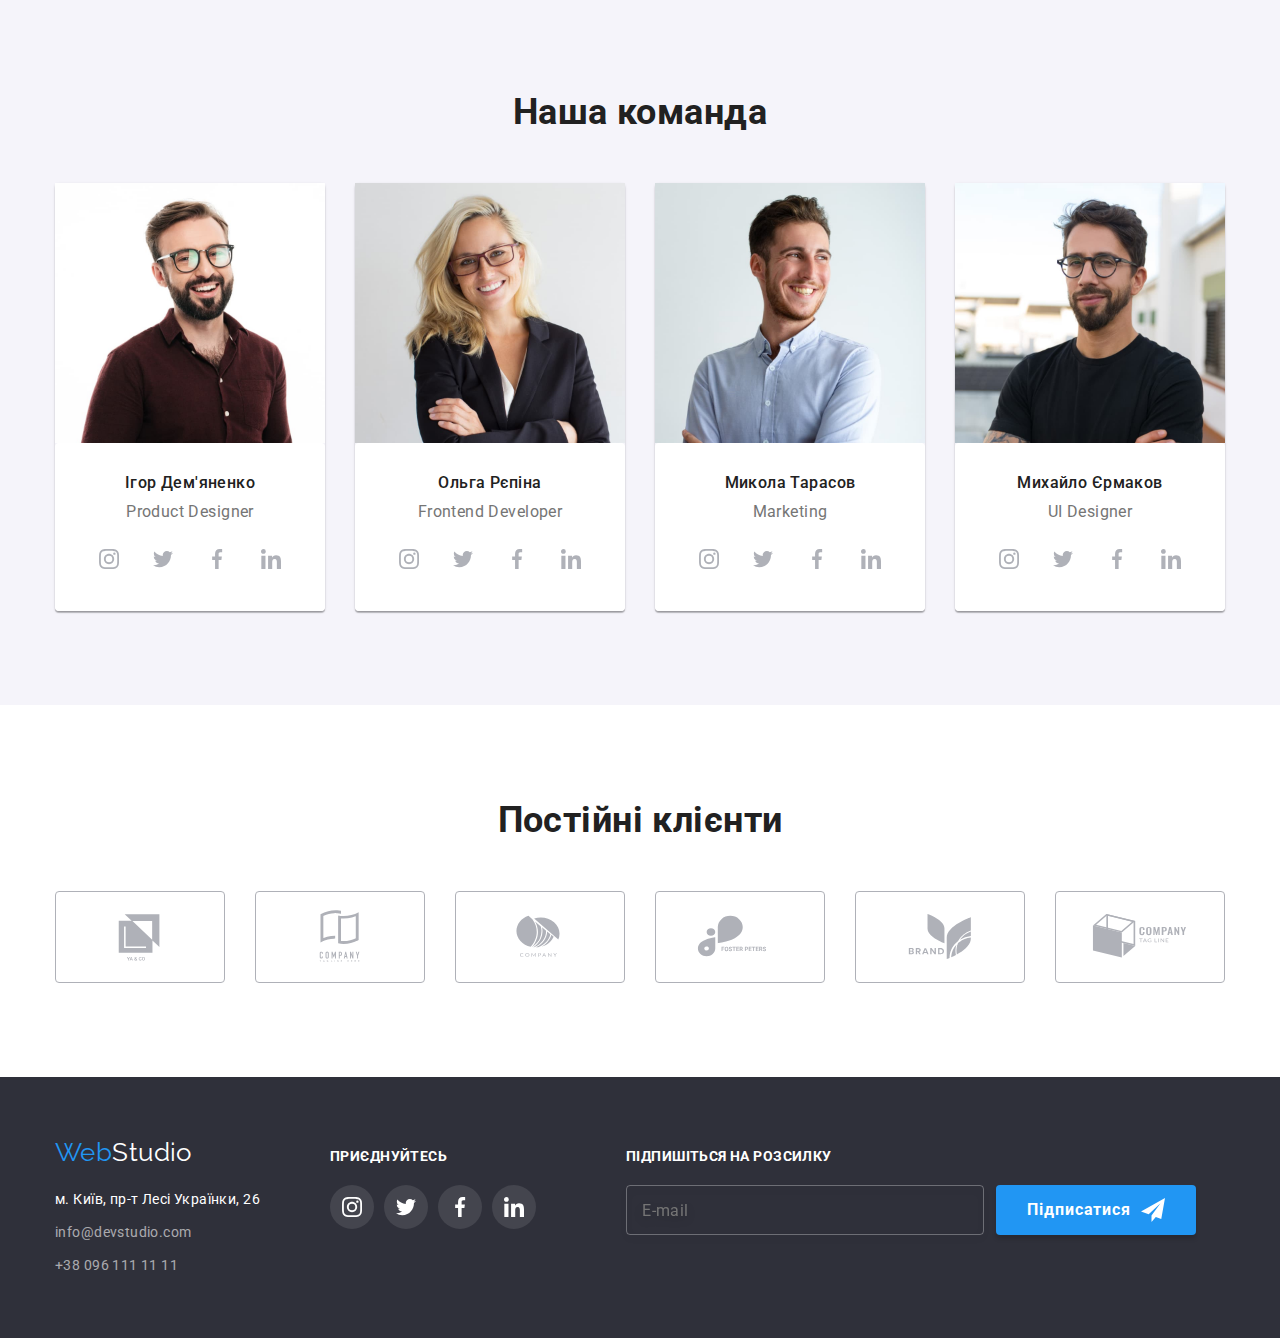
==== commit f5ac6d08: "forn in progress" ====
--- a/index.html
+++ b/index.html
@@ -276,8 +276,19 @@
 				<svg width="18px" height="18px">
 			<use href="./images/symbol-defs.svg#icon-close"></use></svg>
 		</button>
-		
-			</div>
+		<p>Залиште свої дані, ми вам передзвонимо</p>
+		<form class="modal-form">
+					<label class="input-field">
+						<input type="text" name="name">
+					<span>Ім'я</span>
+					<svg width="18px" height="18px" class="form-icon">
+					<use href="./images/symbol-defs.svg#icon-person"></use></svg
+					>
+				</label>
+					
+					
+	
+		</form>		
 		</div>
 		<script src="./js/modal.js"></script>
 	</body>
--- a/css/styles.css
+++ b/css/styles.css
@@ -533,15 +533,15 @@
 	transition: opacity 250ms cubic-bezier(0.4, 0, 0.2, 1),
 	visibility 250ms cubic-bezier(0.4, 0, 0.2, 1);
 }
-.backdrop.is-hidden {
+/* .backdrop.is-hidden {
 	opacity: 0;
 	pointer-events: none;
 	visibility: hidden;
-}
-
-.backdrop.is-hidden .modal {
+} */
+
+/* .backdrop.is-hidden .modal {
 	transform: translate(-50%, -50%) scale(0.5);
-}
+} */
 
 
 .modal {
@@ -572,6 +572,36 @@
 	background: #FFFFFF;
 	border: 1px solid rgba(0, 0, 0, 0.1);
 }
+.modal-form {
+	width: 448px;
+	margin-left: auto;
+	margin-right: auto;
+}
+
+
+.input-field {
+	position: relative;
+	display: flex;
+	flex-direction: column-reverse;
+}
+.input-field span {
+	margin-bottom: 4px;
+	font-size: 12px;
+	line-height: 1.17;
+	letter-spacing: 0.01em;
+}
+
+.input-field input {
+	margin: 0;
+	padding: 12px 12px 12px 30px;
+	border: 1px solid rgba(33, 33, 33, 0.2);
+	border-radius: 4px;
+}
+.form-icon {
+	position: absolute;
+	top: 50%;
+	left: 12px;
+}
 
 /* Portfolio */
 /* Filter */
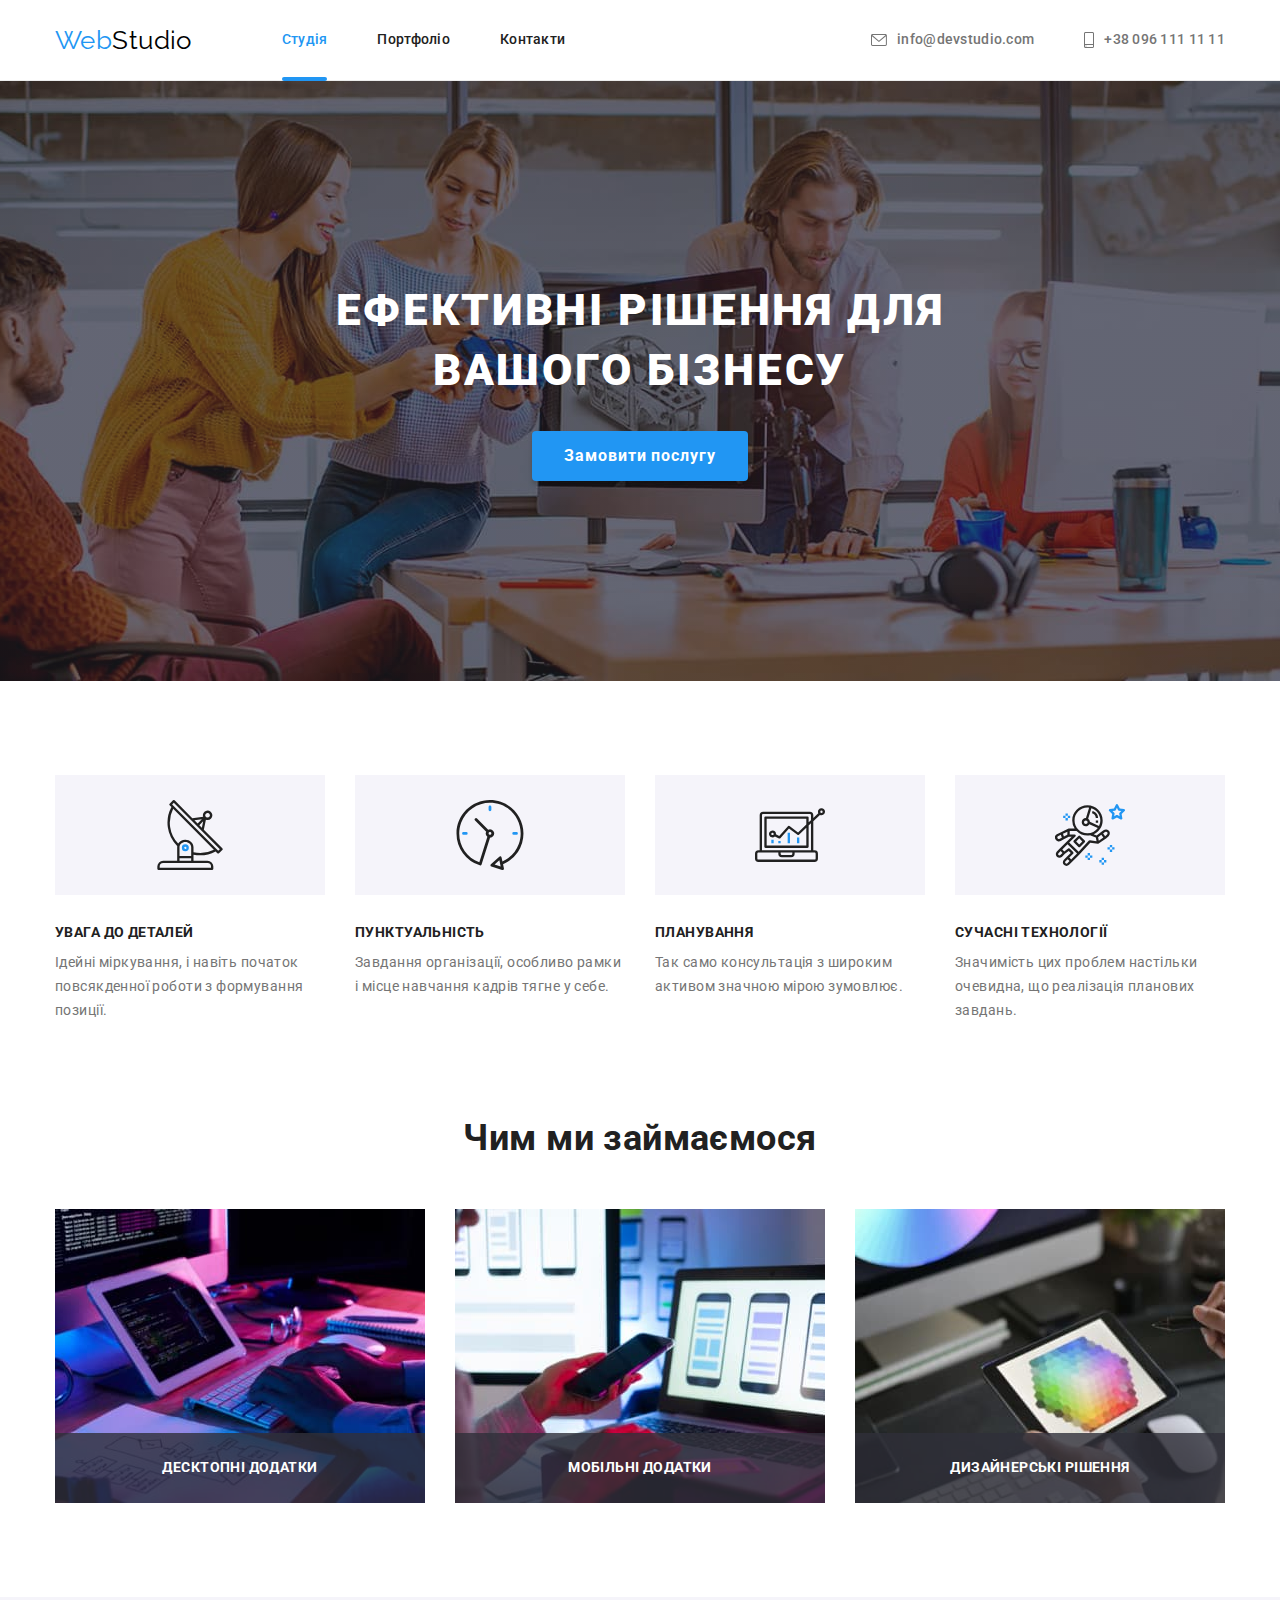
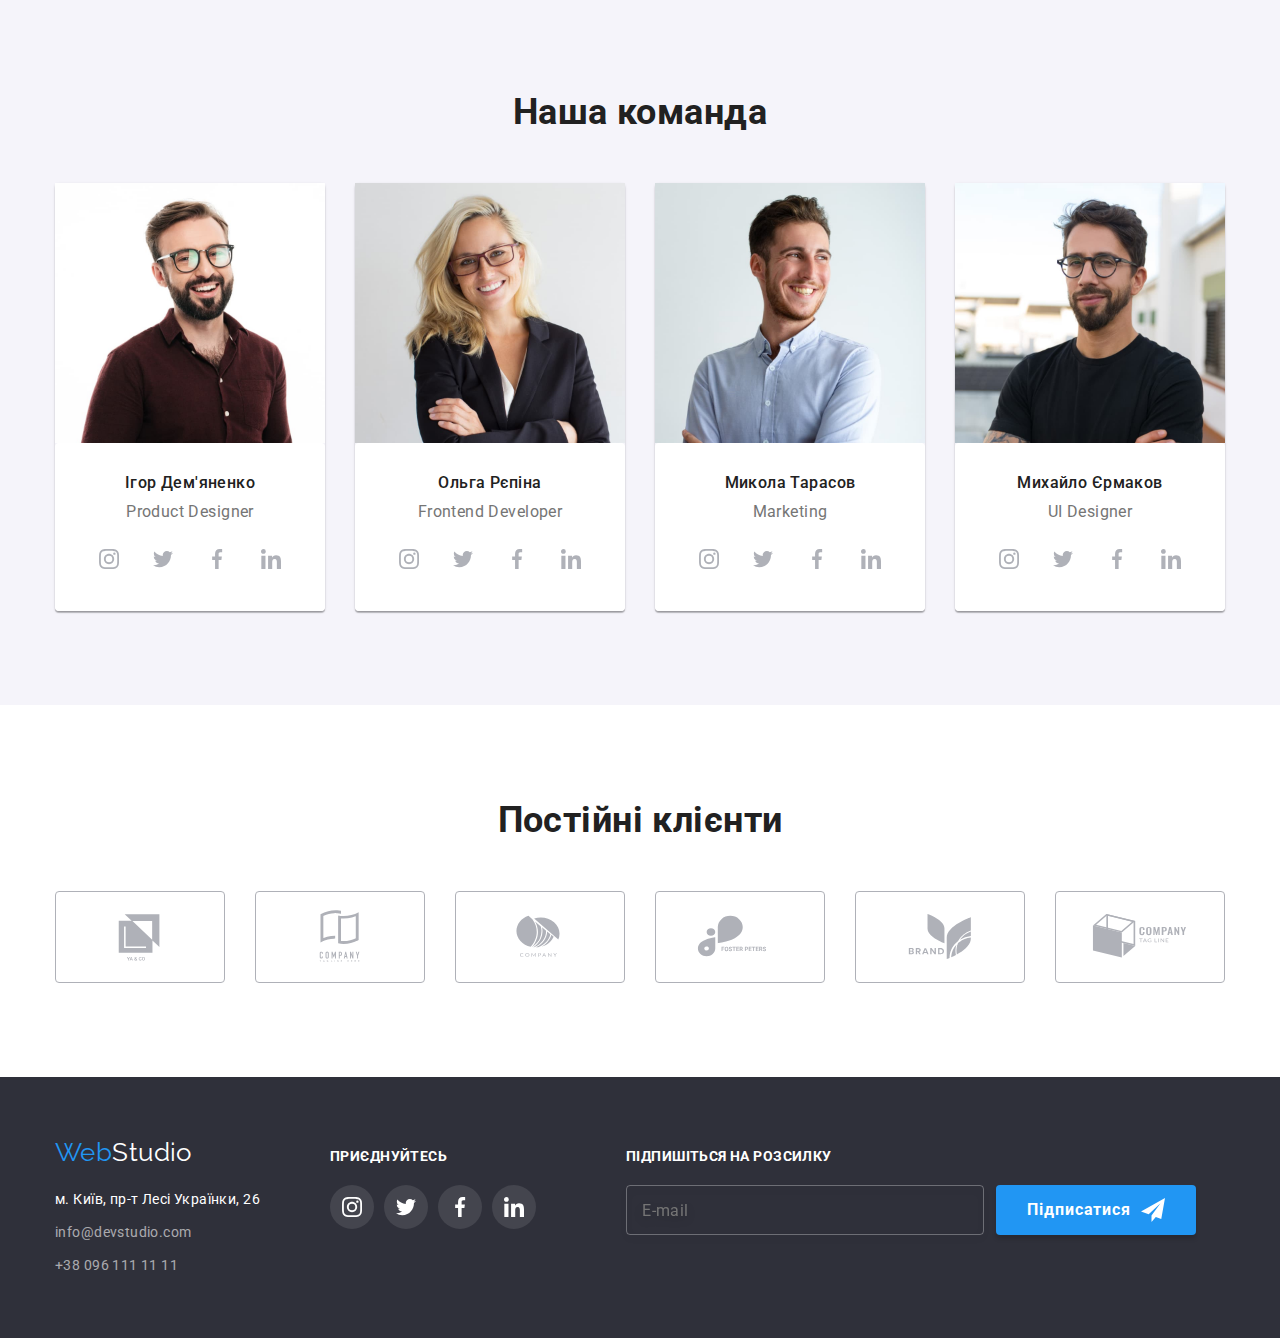
==== commit 62415e34: "вроде всё" ====
--- a/index.html
+++ b/index.html
@@ -276,18 +276,41 @@
 				<svg width="18px" height="18px">
 			<use href="./images/symbol-defs.svg#icon-close"></use></svg>
 		</button>
-		<p>Залиште свої дані, ми вам передзвонимо</p>
+		<p class="form-header">Залиште свої дані, ми вам передзвонимо</p>
 		<form class="modal-form">
-					<label class="input-field">
-						<input type="text" name="name">
+				<label class="input-field">
+					<input type="text" name="name">
 					<span>Ім'я</span>
 					<svg width="18px" height="18px" class="form-icon">
 					<use href="./images/symbol-defs.svg#icon-person"></use></svg
 					>
 				</label>
-					
-					
-	
+				<label class="input-field">
+					<input type="tel" name="phone">
+					<span>Телефон</span>
+					<svg width="18px" height="18px" class="form-icon">
+					<use href="./images/symbol-defs.svg#icon-phone"></use></svg
+					>
+				</label>
+				<label class="input-field">
+					<input type="email" name="email">
+					<span>Пошта</span>
+					<svg width="18px" height="18px" class="form-icon">
+					<use href="./images/symbol-defs.svg#icon-email"></use></svg
+					>
+				</label>
+				<label class="input-field">
+					<textarea name="comment" placeholder="Введіть текст"></textarea>
+					<span>Коментар</span>
+				</label>
+				<div class="agreement">
+					<label class="checkbox-label">
+						<input type="checkbox" value="agree" class="checkbox"> <svg width="16px" height="15px" class="icon-check">
+					<use href="./images/symbol-defs.svg#icon-check"></use></svg
+					> Погоджуюся з розсилкою та приймаю<a href="" class="agreement-link">Умови договору</a>
+					</label>
+				</div>				
+				<button class="basic-button hero-button subscr-but send-button" type="submit">Відправити</button>
 		</form>		
 		</div>
 		<script src="./js/modal.js"></script>
--- a/css/styles.css
+++ b/css/styles.css
@@ -533,15 +533,15 @@
 	transition: opacity 250ms cubic-bezier(0.4, 0, 0.2, 1),
 	visibility 250ms cubic-bezier(0.4, 0, 0.2, 1);
 }
-/* .backdrop.is-hidden {
+.backdrop.is-hidden {
 	opacity: 0;
 	pointer-events: none;
 	visibility: hidden;
-} */
-
-/* .backdrop.is-hidden .modal {
+}
+
+.backdrop.is-hidden .modal {
 	transform: translate(-50%, -50%) scale(0.5);
-} */
+}
 
 
 .modal {
@@ -572,18 +572,41 @@
 	background: #FFFFFF;
 	border: 1px solid rgba(0, 0, 0, 0.1);
 }
+.close-button:hover,
+.close-button:focus {
+	fill: var(--accent-color);
+}
+.form-header {
+	margin-top: 40px;
+	margin-bottom: 12px;
+
+	font-weight: 700;
+	font-size: 20px;
+	line-height: 1.15;
+	text-align: center;
+	letter-spacing: 0.03em;
+	
+	color: var(--header-color);
+}
 .modal-form {
 	width: 448px;
 	margin-left: auto;
 	margin-right: auto;
-}
-
+	
+}
 
 .input-field {
 	position: relative;
 	display: flex;
 	flex-direction: column-reverse;
-}
+	margin-bottom: 10px;
+}
+
+.input-field:last-of-type {
+	margin-bottom: 20px;
+}
+
+
 .input-field span {
 	margin-bottom: 4px;
 	font-size: 12px;
@@ -592,15 +615,83 @@
 }
 
 .input-field input {
+	height: 40px;
 	margin: 0;
-	padding: 12px 12px 12px 30px;
+	padding:10px 10px 10px 30px;
 	border: 1px solid rgba(33, 33, 33, 0.2);
 	border-radius: 4px;
+	outline: none;
+	transition: border-color 250ms cubic-bezier(0.4, 0, 0.2, 1);
 }
 .form-icon {
 	position: absolute;
 	top: 50%;
 	left: 12px;
+	transition: fill 250ms cubic-bezier(0.4, 0, 0.2, 1);
+}
+.input-field:focus-within > .form-icon {
+	fill: var(--accent-color);
+}
+
+.input-field textarea {
+	resize: none;
+	height: 120px;
+	padding: 12px 16px;
+	border: 1px solid rgba(33, 33, 33, 0.2);
+	border-radius: 4px;
+	outline: none;
+	transition: border-color 250ms cubic-bezier(0.4, 0, 0.2, 1);
+
+	font-size: 12px;
+	line-height: 1.17;
+	letter-spacing: 0.01em;
+	
+}
+.input-field textarea::placeholder {
+	color: rgba(117, 117, 117, 0.5);
+}
+.input-field:focus-within input,
+.input-field:focus-within textarea {
+	border-color: var(--accent-color);
+	cursor: pointer;
+}
+.agreement {
+	display: flex;
+	align-items: center;
+	justify-content: center;
+}
+.checkbox-label{
+	display: flex;
+	justify-content: center;
+	align-items: center;
+}
+.checkbox {
+	appearance: none;
+	position: absolute;
+	line-height: 1.71;
+	letter-spacing: 0.03em;
+}
+.icon-check {
+	fill: transparent;
+	border: 2px solid black;
+	border-radius: 2px;
+	margin-right: 7px;
+
+}
+.checkbox:checked + .icon-check{
+	border: none;
+	fill: var(--accent-color);
+
+}
+.agreement-link {
+	display: inline-block;
+	margin-left: 5px;
+	color: var(--accent-color);
+}
+.send-button {
+	margin-left: auto;
+	margin-right: auto;
+	margin-top: 30px;
 }
 
 /* Portfolio */
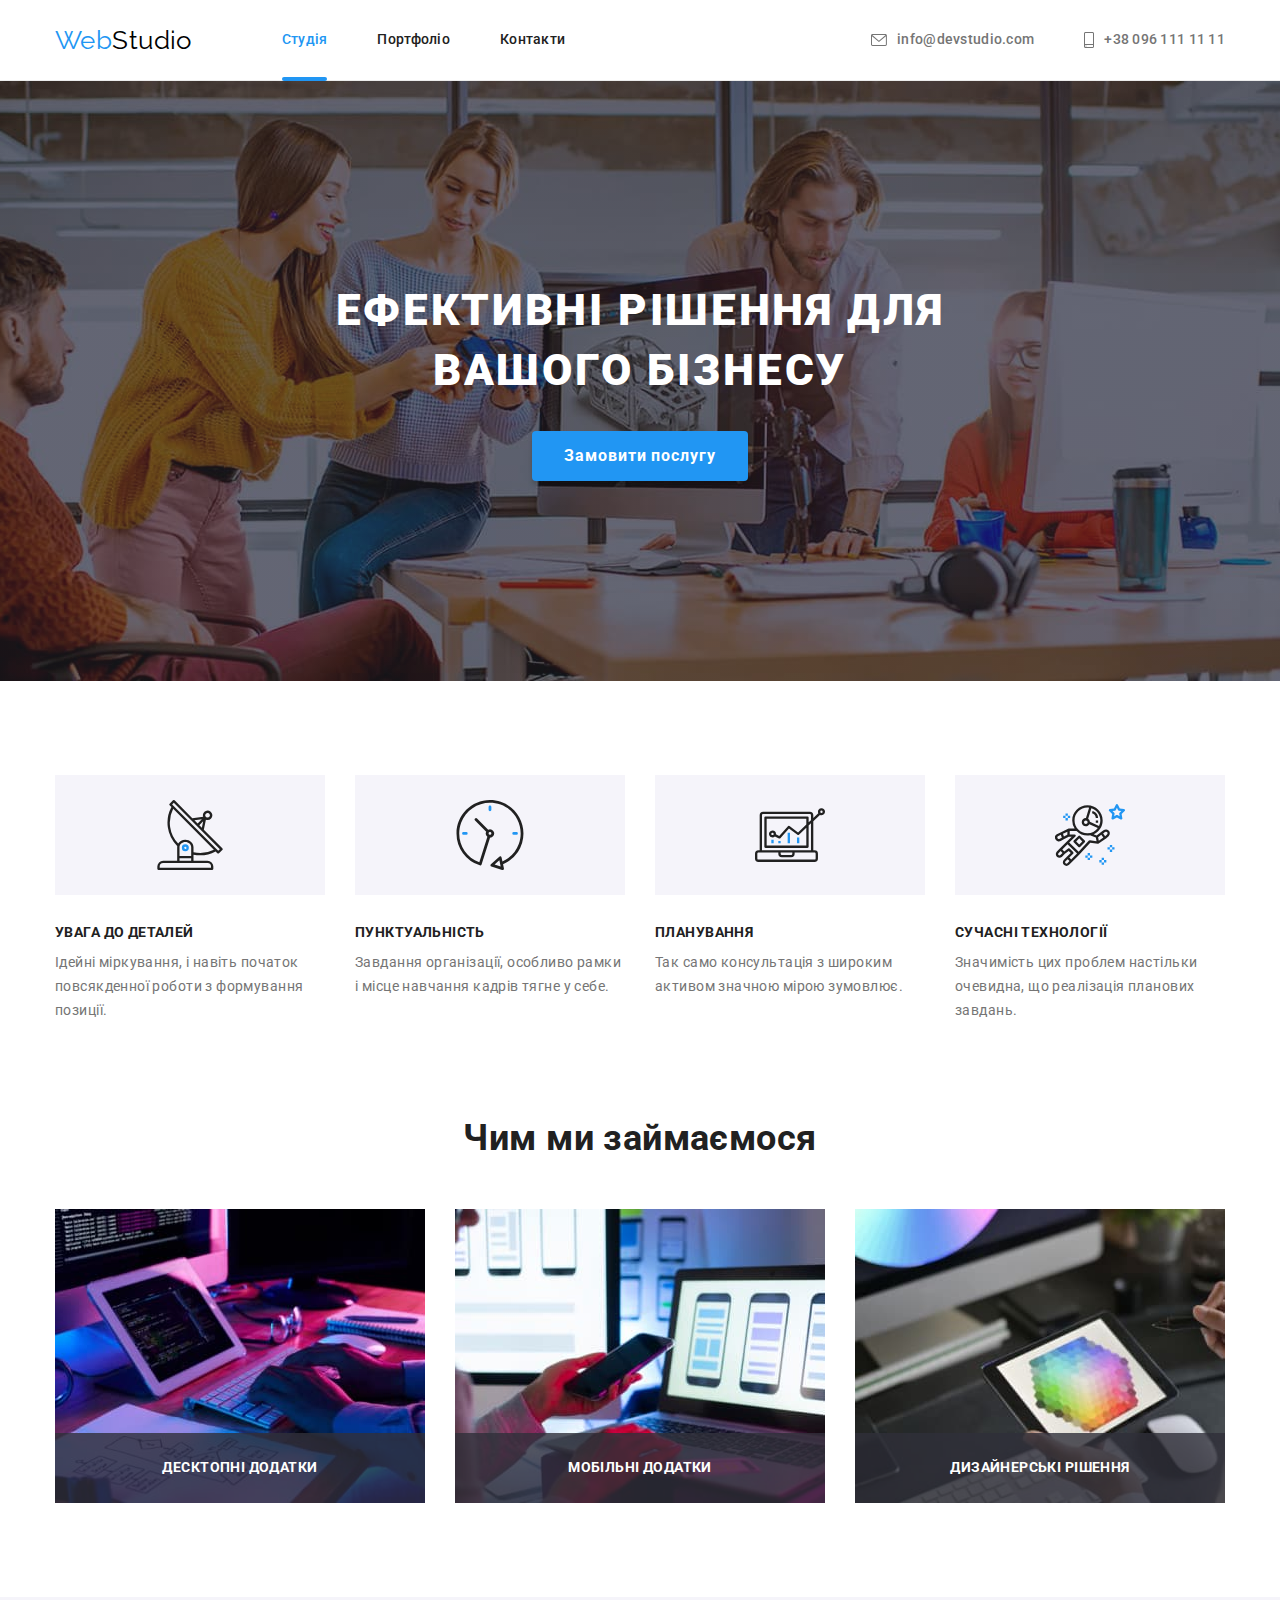
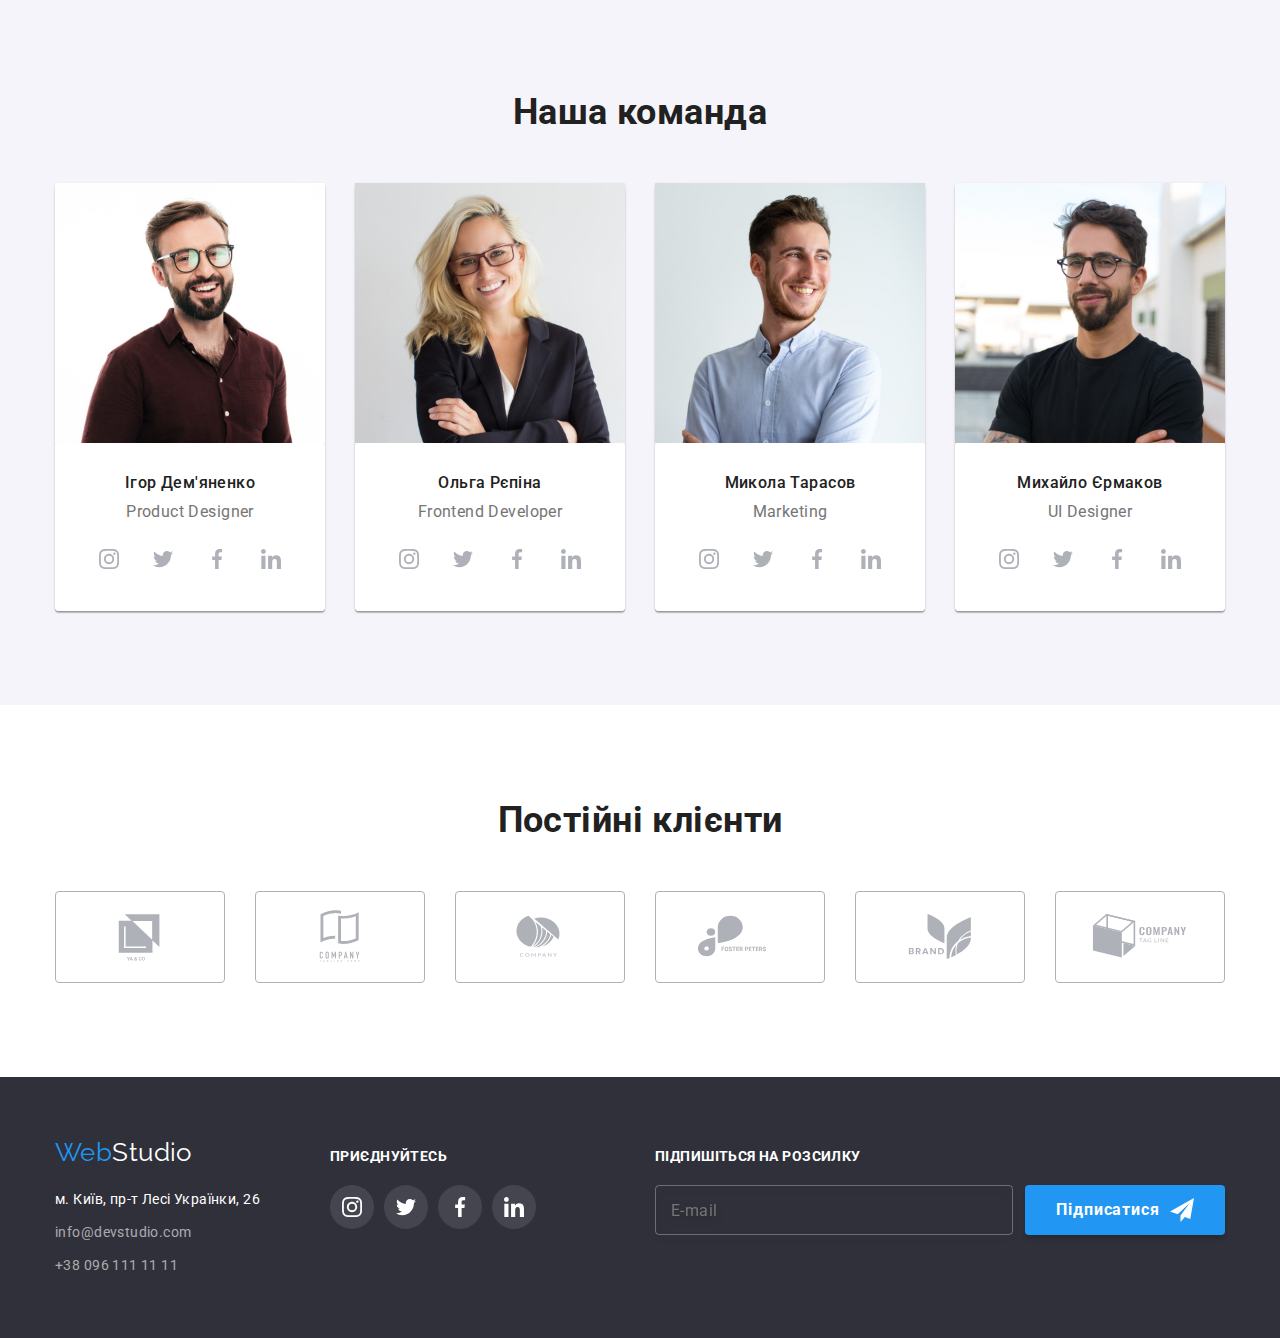
==== commit 87f66af2: "requirements fixed" ====
--- a/index.html
+++ b/index.html
@@ -40,7 +40,7 @@
 					<li class="nav-item"
 						><a href="tel:+380961111111" class="link nav-link contact-link">
 							<svg width="10px" height="16px" class="contact-icon">
-							<use href="./images/symbol-defs.svg#icon-smartphone""></use></svg
+								<use href="./images/symbol-defs.svg#icon-smartphone"></use></svg
 							>+38 096 111 11 11</a
 						></li
 					>
@@ -59,34 +59,38 @@
 					<h2 class="visually-hidden">Особливості</h2>
 					<ul class="list qualities-list">
 						<li class="qualities-item">
-							<div class="qualities-thumb"><svg width="70px" height="70px" class="qyualities-icon">
-								<use href="./images/symbol-defs.svg#icon-antenna"></use>
-							</svg>
-					</div>
+							<div class="qualities-thumb"
+								><svg width="70px" height="70px" class="qyualities-icon">
+									<use href="./images/symbol-defs.svg#icon-antenna"></use>
+								</svg>
+							</div>
 							<h3 class="quality-header">УВАГА ДО ДЕТАЛЕЙ</h3>
 							<p>Ідейні міркування, і навіть початок повсякденної роботи з формування позиції.</p>
 						</li>
 						<li class="qualities-item">
-							<div class="qualities-thumb"><svg width="70px" height="70px" class="qyualities-icon">
-								<use href="./images/symbol-defs.svg#icon-clock"></use>
-							</svg>
-					</div>
+							<div class="qualities-thumb"
+								><svg width="70px" height="70px" class="qyualities-icon">
+									<use href="./images/symbol-defs.svg#icon-clock"></use>
+								</svg>
+							</div>
 							<h3 class="quality-header">ПУНКТУАЛЬНІСТЬ</h3>
 							<p>Завдання організації, особливо рамки і місце навчання кадрів тягне у себе.</p>
 						</li>
 						<li class="qualities-item">
-							<div class="qualities-thumb"><svg width="70px" height="70px" class="qyualities-icon">
-								<use href="./images/symbol-defs.svg#icon-diagram"></use>
-							</svg>
-					</div>
+							<div class="qualities-thumb"
+								><svg width="70px" height="70px" class="qyualities-icon">
+									<use href="./images/symbol-defs.svg#icon-diagram"></use>
+								</svg>
+							</div>
 							<h3 class="quality-header">ПЛАНУВАННЯ</h3>
 							<p>Так само консультація з широким активом значною мірою зумовлює.</p>
 						</li>
 						<li class="qualities-item">
-							<div class="qualities-thumb"><svg width="70px" height="70px" class="qyualities-icon">
-								<use href="./images/symbol-defs.svg#icon-astronaut"></use>
-							</svg>
-					</div>
+							<div class="qualities-thumb"
+								><svg width="70px" height="70px" class="qyualities-icon">
+									<use href="./images/symbol-defs.svg#icon-astronaut"></use>
+								</svg>
+							</div>
 							<h3 class="quality-header">СУЧАСНІ ТЕХНОЛОГІЇ</h3>
 							<p>Значимість цих проблем настільки очевидна, що реалізація планових завдань.</p>
 						</li>
@@ -98,12 +102,18 @@
 				<div class="container">
 					<h2 class="main-header">Чим ми займаємося</h2>
 					<ul class="list works-list">
-						<li class="work-item"><img src="./images/img-1.jpg" alt="розробка коду" width="370" height="294" />
-							<p class="works-text">Десктопні додатки</p></li>
-						<li class="work-item"><img src="./images/img-2.jpg" alt="мобільні додатки" width="370" height="294" />
-							<p class="works-text">Мобільні додатки</p></li>
-						<li class="work-item"><img src="./images/img-3.jpg" alt="оформлення" width="370" height="294" />
-							<p class="works-text">Дизайнерські рішення</p></li>
+						<li class="work-item"
+							><img src="./images/img-1.jpg" alt="розробка коду" width="370" height="294" />
+							<p class="works-text">Десктопні додатки</p></li
+						>
+						<li class="work-item"
+							><img src="./images/img-2.jpg" alt="мобільні додатки" width="370" height="294" />
+							<p class="works-text">Мобільні додатки</p></li
+						>
+						<li class="work-item"
+							><img src="./images/img-3.jpg" alt="оформлення" width="370" height="294" />
+							<p class="works-text">Дизайнерські рішення</p></li
+						>
 					</ul>
 				</div>
 			</section>
@@ -118,200 +128,260 @@
 								<h3 class="names">Ігор Дем'яненко</h3>
 								<p lang="en" class="speciality">Product Designer</p>
 								<ul class="list social-list">
-									<li class="social-item"><a href="" class="link social-link"><svg width="20px" height="20px" class="social-icon">
-								<use href="./images/symbol-defs.svg#icon-instagram"></use></svg
-							></a></li>
-									<li class="social-item"><a href="" class="link social-link"><svg width="20px" height="20px" class="social-icon">
-								<use href="./images/symbol-defs.svg#icon-twitter"></use></svg
-							></a></li>
-									<li class="social-item"><a href="" class="link social-link"><svg width="20px" height="20px" class="social-icon">
-								<use href="./images/symbol-defs.svg#icon-facebook"></use></svg
-							></a></li>
-									<li class="social-item"><a href="" class="link social-link"><svg width="20px" height="20px" class="social-icon">
-								<use href="./images/symbol-defs.svg#icon-linkedin"></use></svg
-							></a></li>
+									<li class="social-item"
+										><a href="" class="link social-link"
+											><svg width="20px" height="20px" class="social-icon">
+												<use href="./images/symbol-defs.svg#icon-instagram"></use></svg></a
+									></li>
+									<li class="social-item"
+										><a href="" class="link social-link"
+											><svg width="20px" height="20px" class="social-icon">
+												<use href="./images/symbol-defs.svg#icon-twitter"></use></svg></a
+									></li>
+									<li class="social-item"
+										><a href="" class="link social-link"
+											><svg width="20px" height="20px" class="social-icon">
+												<use href="./images/symbol-defs.svg#icon-facebook"></use></svg></a
+									></li>
+									<li class="social-item"
+										><a href="" class="link social-link"
+											><svg width="20px" height="20px" class="social-icon">
+												<use href="./images/symbol-defs.svg#icon-linkedin"></use></svg></a
+									></li>
 								</ul>
 							</div>
 						</li>
 						<li class="team-item">
 							<img src="./images/member-2.jpg" alt="Ольга Рєпіна" width="270" height="260" />
 							<div class="team-descr"
-								><h3 class="names">Ольга Рєпіна</h3> <p lang="en" class="speciality">Frontend Developer</p><ul class="list social-list">
-									<li class="social-item"><a href="" class="link social-link"><svg width="20px" height="20px" class="social-icon">
-								<use href="./images/symbol-defs.svg#icon-instagram"></use></svg
-							></a></li>
-									<li class="social-item"><a href="" class="link social-link"><svg width="20px" height="20px" class="social-icon">
-								<use href="./images/symbol-defs.svg#icon-twitter"></use></svg
-							></a></li>
-									<li class="social-item"><a href="" class="link social-link"><svg width="20px" height="20px" class="social-icon">
-								<use href="./images/symbol-defs.svg#icon-facebook"></use></svg
-							></a></li>
-									<li class="social-item"><a href="" class="link social-link"><svg width="20px" height="20px" class="social-icon">
-								<use href="./images/symbol-defs.svg#icon-linkedin"></use></svg
-							></a></li>
-								</ul></div
-							>
+								><h3 class="names">Ольга Рєпіна</h3> <p lang="en" class="speciality">Frontend Developer</p
+								><ul class="list social-list">
+									<li class="social-item"
+										><a href="" class="link social-link"
+											><svg width="20px" height="20px" class="social-icon">
+												<use href="./images/symbol-defs.svg#icon-instagram"></use></svg></a
+									></li>
+									<li class="social-item"
+										><a href="" class="link social-link"
+											><svg width="20px" height="20px" class="social-icon">
+												<use href="./images/symbol-defs.svg#icon-twitter"></use></svg></a
+									></li>
+									<li class="social-item"
+										><a href="" class="link social-link"
+											><svg width="20px" height="20px" class="social-icon">
+												<use href="./images/symbol-defs.svg#icon-facebook"></use></svg></a
+									></li>
+									<li class="social-item"
+										><a href="" class="link social-link"
+											><svg width="20px" height="20px" class="social-icon">
+												<use href="./images/symbol-defs.svg#icon-linkedin"></use></svg></a
+									></li> </ul
+							></div>
 						</li>
 						<li class="team-item">
 							<img src="./images/member-3.jpg" alt="Микола Тарасов" width="270" height="260" />
 							<div class="team-descr"
-								><h3 class="names">Микола Тарасов</h3> <p lang="en" class="speciality">Marketing</p><ul class="list social-list">
-									<li class="social-item"><a href="" class="link social-link"><svg width="20px" height="20px" class="social-icon">
-								<use href="./images/symbol-defs.svg#icon-instagram"></use></svg
-							></a></li>
-									<li class="social-item"><a href="" class="link social-link"><svg width="20px" height="20px" class="social-icon">
-								<use href="./images/symbol-defs.svg#icon-twitter"></use></svg
-							></a></li>
-									<li class="social-item"><a href="" class="link social-link"><svg width="20px" height="20px" class="social-icon">
-								<use href="./images/symbol-defs.svg#icon-facebook"></use></svg
-							></a></li>
-									<li class="social-item"><a href="" class="link social-link"><svg width="20px" height="20px" class="social-icon">
-								<use href="./images/symbol-defs.svg#icon-linkedin"></use></svg
-							></a></li>
-								</ul></div
-							>
+								><h3 class="names">Микола Тарасов</h3> <p lang="en" class="speciality">Marketing</p
+								><ul class="list social-list">
+									<li class="social-item"
+										><a href="" class="link social-link"
+											><svg width="20px" height="20px" class="social-icon">
+												<use href="./images/symbol-defs.svg#icon-instagram"></use></svg></a
+									></li>
+									<li class="social-item"
+										><a href="" class="link social-link"
+											><svg width="20px" height="20px" class="social-icon">
+												<use href="./images/symbol-defs.svg#icon-twitter"></use></svg></a
+									></li>
+									<li class="social-item"
+										><a href="" class="link social-link"
+											><svg width="20px" height="20px" class="social-icon">
+												<use href="./images/symbol-defs.svg#icon-facebook"></use></svg></a
+									></li>
+									<li class="social-item"
+										><a href="" class="link social-link"
+											><svg width="20px" height="20px" class="social-icon">
+												<use href="./images/symbol-defs.svg#icon-linkedin"></use></svg></a
+									></li> </ul
+							></div>
 						</li>
 						<li class="team-item">
 							<img src="./images/member-4.jpg" alt="Михайло Єрмаков" width="270" height="260" />
 							<div class="team-descr"
-								><h3 class="names">Михайло Єрмаков</h3> <p lang="en" class="speciality">UI Designer</p><ul class="list social-list">
-									<li class="social-item"><a href="" class="link social-link"><svg width="20px" height="20px" class="social-icon">
-								<use href="./images/symbol-defs.svg#icon-instagram"></use></svg
-							></a></li>
-									<li class="social-item"><a href="" class="link social-link"><svg width="20px" height="20px" class="social-icon">
-								<use href="./images/symbol-defs.svg#icon-twitter"></use></svg
-							></a></li>
-									<li class="social-item"><a href="" class="link social-link"><svg width="20px" height="20px" class="social-icon">
-								<use href="./images/symbol-defs.svg#icon-facebook"></use></svg
-							></a></li>
-									<li class="social-item"><a href="" class="link social-link"><svg width="20px" height="20px" class="social-icon">
-								<use href="./images/symbol-defs.svg#icon-linkedin"></use></svg
-							></a></li>
-								</ul></div
-							>
+								><h3 class="names">Михайло Єрмаков</h3> <p lang="en" class="speciality">UI Designer</p
+								><ul class="list social-list">
+									<li class="social-item"
+										><a href="" class="link social-link"
+											><svg width="20px" height="20px" class="social-icon">
+												<use href="./images/symbol-defs.svg#icon-instagram"></use></svg></a
+									></li>
+									<li class="social-item"
+										><a href="" class="link social-link"
+											><svg width="20px" height="20px" class="social-icon">
+												<use href="./images/symbol-defs.svg#icon-twitter"></use></svg></a
+									></li>
+									<li class="social-item"
+										><a href="" class="link social-link"
+											><svg width="20px" height="20px" class="social-icon">
+												<use href="./images/symbol-defs.svg#icon-facebook"></use></svg></a
+									></li>
+									<li class="social-item"
+										><a href="" class="link social-link"
+											><svg width="20px" height="20px" class="social-icon">
+												<use href="./images/symbol-defs.svg#icon-linkedin"></use></svg></a
+									></li> </ul
+							></div>
 						</li>
 					</ul>
 				</div>
 			</section>
 			<!-- Clients -->
 			<section class="section">
-			<div class="container">
-				<h2 class="main-header">Постійні клієнти</h2>
-				<ul class="list client-list">
-					<li class="client-item"><a href="" class="link client-link"><svg width="106px" height="60px" class="">
-								<use href="./images/symbol-defs.svg#icon-client-1"></use></svg
-							></a></li>
-					<li class="client-item"><a href="" class="link client-link"><svg width="106px" height="60px" class="">
-								<use href="./images/symbol-defs.svg#icon-client-2"></use></svg
-							></a></li>
-					<li class="client-item"><a href="" class="link client-link"><svg width="106px" height="60px" class="">
-								<use href="./images/symbol-defs.svg#icon-client-3"></use></svg
-							></a></li>
-					<li class="client-item"><a href="" class="link client-link"><svg width="106px" height="60px" class="">
-								<use href="./images/symbol-defs.svg#icon-client-4"></use></svg
-							></a></li>
-					<li class="client-item"><a href="" class="link client-link"><svg width="106px" height="60px" class="">
-								<use href="./images/symbol-defs.svg#icon-client-5"></use></svg
-							></a></li>
-					<li class="client-item"><a href="" class="link client-link"><svg width="106px" height="60px" class="">
-								<use href="./images/symbol-defs.svg#icon-client-6"></use></svg
-							></a></li>
-				</ul>
-			</div>
+				<div class="container">
+					<h2 class="main-header">Постійні клієнти</h2>
+					<ul class="list client-list">
+						<li class="client-item"
+							><a href="" class="link client-link"
+								><svg width="106px" height="60px" class="">
+									<use href="./images/symbol-defs.svg#icon-client-1"></use></svg></a
+						></li>
+						<li class="client-item"
+							><a href="" class="link client-link"
+								><svg width="106px" height="60px" class="">
+									<use href="./images/symbol-defs.svg#icon-client-2"></use></svg></a
+						></li>
+						<li class="client-item"
+							><a href="" class="link client-link"
+								><svg width="106px" height="60px" class="">
+									<use href="./images/symbol-defs.svg#icon-client-3"></use></svg></a
+						></li>
+						<li class="client-item"
+							><a href="" class="link client-link"
+								><svg width="106px" height="60px" class="">
+									<use href="./images/symbol-defs.svg#icon-client-4"></use></svg></a
+						></li>
+						<li class="client-item"
+							><a href="" class="link client-link"
+								><svg width="106px" height="60px" class="">
+									<use href="./images/symbol-defs.svg#icon-client-5"></use></svg></a
+						></li>
+						<li class="client-item"
+							><a href="" class="link client-link"
+								><svg width="106px" height="60px" class="">
+									<use href="./images/symbol-defs.svg#icon-client-6"></use></svg></a
+						></li>
+					</ul>
+				</div>
 			</section>
 		</main>
 		<footer class="footer">
 			<div class="container">
 				<div class="footer-cont">
 					<div>
-					<a href="./index.html" lang="en" class="logo logo-bot"><span class="logo-accent">Web</span>Studio</a>
-					<address class="address">
-					<ul class="list">
-							<li class="foot-item">
-							<a
-								href="https://goo.gl/maps/7gZieauw5EvDryMb9"
-								target="_blank"
-								rel="noreferrer noopener"
-								class="link map-link"
-								>м. Київ, пр-т Лесі Українки, 26</a
-							>
-						</li>
-						<li class="foot-item"><a href="mailto:info@devstudio.com" class="link foot-link">info@devstudio.com</a></li>
-						<li class="foot-item"><a href="tel:+380961111111" class="link foot-link">+38 096 111 11 11</a></li>
-					</ul>
-				</address>
+						<a href="./index.html" lang="en" class="logo logo-bot"><span class="logo-accent">Web</span>Studio</a>
+						<address class="address">
+							<ul class="list">
+								<li class="foot-item">
+									<a
+										href="https://goo.gl/maps/7gZieauw5EvDryMb9"
+										target="_blank"
+										rel="noreferrer noopener"
+										class="link map-link"
+										>м. Київ, пр-т Лесі Українки, 26</a
+									>
+								</li>
+								<li class="foot-item"
+									><a href="mailto:info@devstudio.com" class="link foot-link">info@devstudio.com</a></li
+								>
+								<li class="foot-item"><a href="tel:+380961111111" class="link foot-link">+38 096 111 11 11</a></li>
+							</ul>
+						</address>
 					</div>
 					<div class="social-cont">
 						<strong class="social-call">приєднуйтесь</strong>
 						<ul class="list social-list">
-							<li class="social-item"><a href="" class="link social-link footer-social"><svg width="20px" height="20px" class="social-icon">
-								<use href="./images/symbol-defs.svg#icon-instagram"></use></svg
-							></a></li>
-							<li class="social-item"><a href="" class="link social-link footer-social"><svg width="20px" height="20px" class="social-icon">
-								<use href="./images/symbol-defs.svg#icon-twitter"></use></svg
-							></a></li>
-							<li class="social-item"><a href="" class="link social-link footer-social"><svg width="20px" height="20px" class="social-icon">
-								<use href="./images/symbol-defs.svg#icon-facebook"></use></svg
-							></a></li>
-							<li class="social-item"><a href="" class="link social-link footer-social"><svg width="20px" height="20px" class="social-icon">
-								<use href="./images/symbol-defs.svg#icon-linkedin"></use></svg
-							></a></li>
+							<li class="social-item"
+								><a href="" class="link social-link footer-social"
+									><svg width="20px" height="20px" class="social-icon">
+										<use href="./images/symbol-defs.svg#icon-instagram"></use></svg></a
+							></li>
+							<li class="social-item"
+								><a href="" class="link social-link footer-social"
+									><svg width="20px" height="20px" class="social-icon">
+										<use href="./images/symbol-defs.svg#icon-twitter"></use></svg></a
+							></li>
+							<li class="social-item"
+								><a href="" class="link social-link footer-social"
+									><svg width="20px" height="20px" class="social-icon">
+										<use href="./images/symbol-defs.svg#icon-facebook"></use></svg></a
+							></li>
+							<li class="social-item"
+								><a href="" class="link social-link footer-social"
+									><svg width="20px" height="20px" class="social-icon">
+										<use href="./images/symbol-defs.svg#icon-linkedin"></use></svg></a
+							></li>
 						</ul>
 					</div>
-					<div class="">
-						<form class="footer-form">
-							<div class="footer-field"><label for="email" class="social-call send-call">Підпишіться на розсилку</label>
-							<input type="email" id="email" name="email" placeholder="E-mail"></div>
-							<button type="submit" class="basic-button subscr-but">Підписатися<svg width="24px" height="24px" class="send-icon">
+					<form class="footer-form">
+						<div class="footer-field"
+							><label for="email" class="social-call send-call">Підпишіться на розсилку</label>
+							<input type="email" id="email" name="email" placeholder="E-mail"
+						/></div>
+						<button type="submit" class="basic-button subscr-but"
+							>Підписатися<svg width="24px" height="24px" class="send-icon">
 								<use href="./images/symbol-defs.svg#icon-send"></use></svg
-							></button>
-						</form>
-					</div>
+						></button>
+					</form>
 				</div>
 			</div>
 		</footer>
 		<!-- Modal -->
 		<div class="backdrop is-hidden" data-modal>
-			<div class="modal"><button type="button" class="basic-button close-button" data-modal-close>
-				<svg width="18px" height="18px">
-			<use href="./images/symbol-defs.svg#icon-close"></use></svg>
-		</button>
-		<p class="form-header">Залиште свої дані, ми вам передзвонимо</p>
-		<form class="modal-form">
-				<label class="input-field">
-					<input type="text" name="name">
-					<span>Ім'я</span>
-					<svg width="18px" height="18px" class="form-icon">
-					<use href="./images/symbol-defs.svg#icon-person"></use></svg
-					>
-				</label>
-				<label class="input-field">
-					<input type="tel" name="phone">
-					<span>Телефон</span>
-					<svg width="18px" height="18px" class="form-icon">
-					<use href="./images/symbol-defs.svg#icon-phone"></use></svg
-					>
-				</label>
-				<label class="input-field">
-					<input type="email" name="email">
-					<span>Пошта</span>
-					<svg width="18px" height="18px" class="form-icon">
-					<use href="./images/symbol-defs.svg#icon-email"></use></svg
-					>
-				</label>
-				<label class="input-field">
-					<textarea name="comment" placeholder="Введіть текст"></textarea>
-					<span>Коментар</span>
-				</label>
-				<div class="agreement">
-					<label class="checkbox-label">
-						<input type="checkbox" value="agree" class="checkbox"> <svg width="16px" height="15px" class="icon-check">
-					<use href="./images/symbol-defs.svg#icon-check"></use></svg
-					> Погоджуюся з розсилкою та приймаю<a href="" class="agreement-link">Умови договору</a>
+			<div class="modal"
+				><button type="button" class="basic-button close-button" data-modal-close>
+					<svg width="18px" height="18px">
+						<use href="./images/symbol-defs.svg#icon-close"></use>
+					</svg>
+				</button>
+				<p class="form-header">Залиште свої дані, ми вам передзвонимо</p>
+				<form class="modal-form">
+					<label class="input-field">
+						<input type="text" name="name" />
+						<span>Ім'я</span>
+						<svg width="18px" height="18px" class="form-icon">
+							<use href="./images/symbol-defs.svg#icon-person"></use>
+						</svg>
 					</label>
-				</div>				
-				<button class="basic-button hero-button subscr-but send-button" type="submit">Відправити</button>
-		</form>		
+					<label class="input-field">
+						<input type="tel" name="phone" />
+						<span>Телефон</span>
+						<svg width="18px" height="18px" class="form-icon">
+							<use href="./images/symbol-defs.svg#icon-phone"></use>
+						</svg>
+					</label>
+					<label class="input-field">
+						<input type="email" name="email" />
+						<span>Пошта</span>
+						<svg width="18px" height="18px" class="form-icon">
+							<use href="./images/symbol-defs.svg#icon-email"></use>
+						</svg>
+					</label>
+					<label class="input-field">
+						<textarea name="comment" placeholder="Введіть текст"></textarea>
+						<span>Коментар</span>
+					</label>
+					<div class="agreement">
+						<label class="checkbox-label">
+							<input type="checkbox" name="agreement" value="agree" class="checkbox" />
+							<svg width="16px" height="15px" class="icon-check">
+								<use href="./images/symbol-defs.svg#icon-check"></use>
+							</svg>
+							Погоджуюся з розсилкою та приймаю<a href="" class="agreement-link">Умови договору</a>
+						</label>
+					</div>
+					<button class="basic-button hero-button subscr-but send-button" type="submit">Відправити</button>
+				</form>
+			</div>
 		</div>
 		<script src="./js/modal.js"></script>
 	</body>
--- a/css/styles.css
+++ b/css/styles.css
@@ -31,6 +31,9 @@
 	display: block;
 	max-width: 100%;
 }
+p {
+	margin: 0;
+}
 .list p {
 	margin: 0;
 }
@@ -462,7 +465,7 @@
 	display: flex;
 	align-items: flex-end;
 	width: 570px;
-	margin-left: 90px;
+	margin-left: auto;
 }
 
 .footer-field {
@@ -550,6 +553,7 @@
 	left: 50%;
 	min-height: 580px;
 	min-width: 530px;
+	padding: 40px;
 	background-color: var(--secondary-color);
 	box-shadow: 0px 1px 3px rgba(0, 0, 0, 0.12), 0px 1px 1px rgba(0, 0, 0, 0.14), 0px 2px 1px rgba(0, 0, 0, 0.2);
 	border-radius: 4px;
@@ -577,7 +581,6 @@
 	fill: var(--accent-color);
 }
 .form-header {
-	margin-top: 40px;
 	margin-bottom: 12px;
 
 	font-weight: 700;
@@ -589,10 +592,7 @@
 	color: var(--header-color);
 }
 .modal-form {
-	width: 448px;
-	margin-left: auto;
-	margin-right: auto;
-	
+	width: 448px;	
 }
 
 .input-field {
